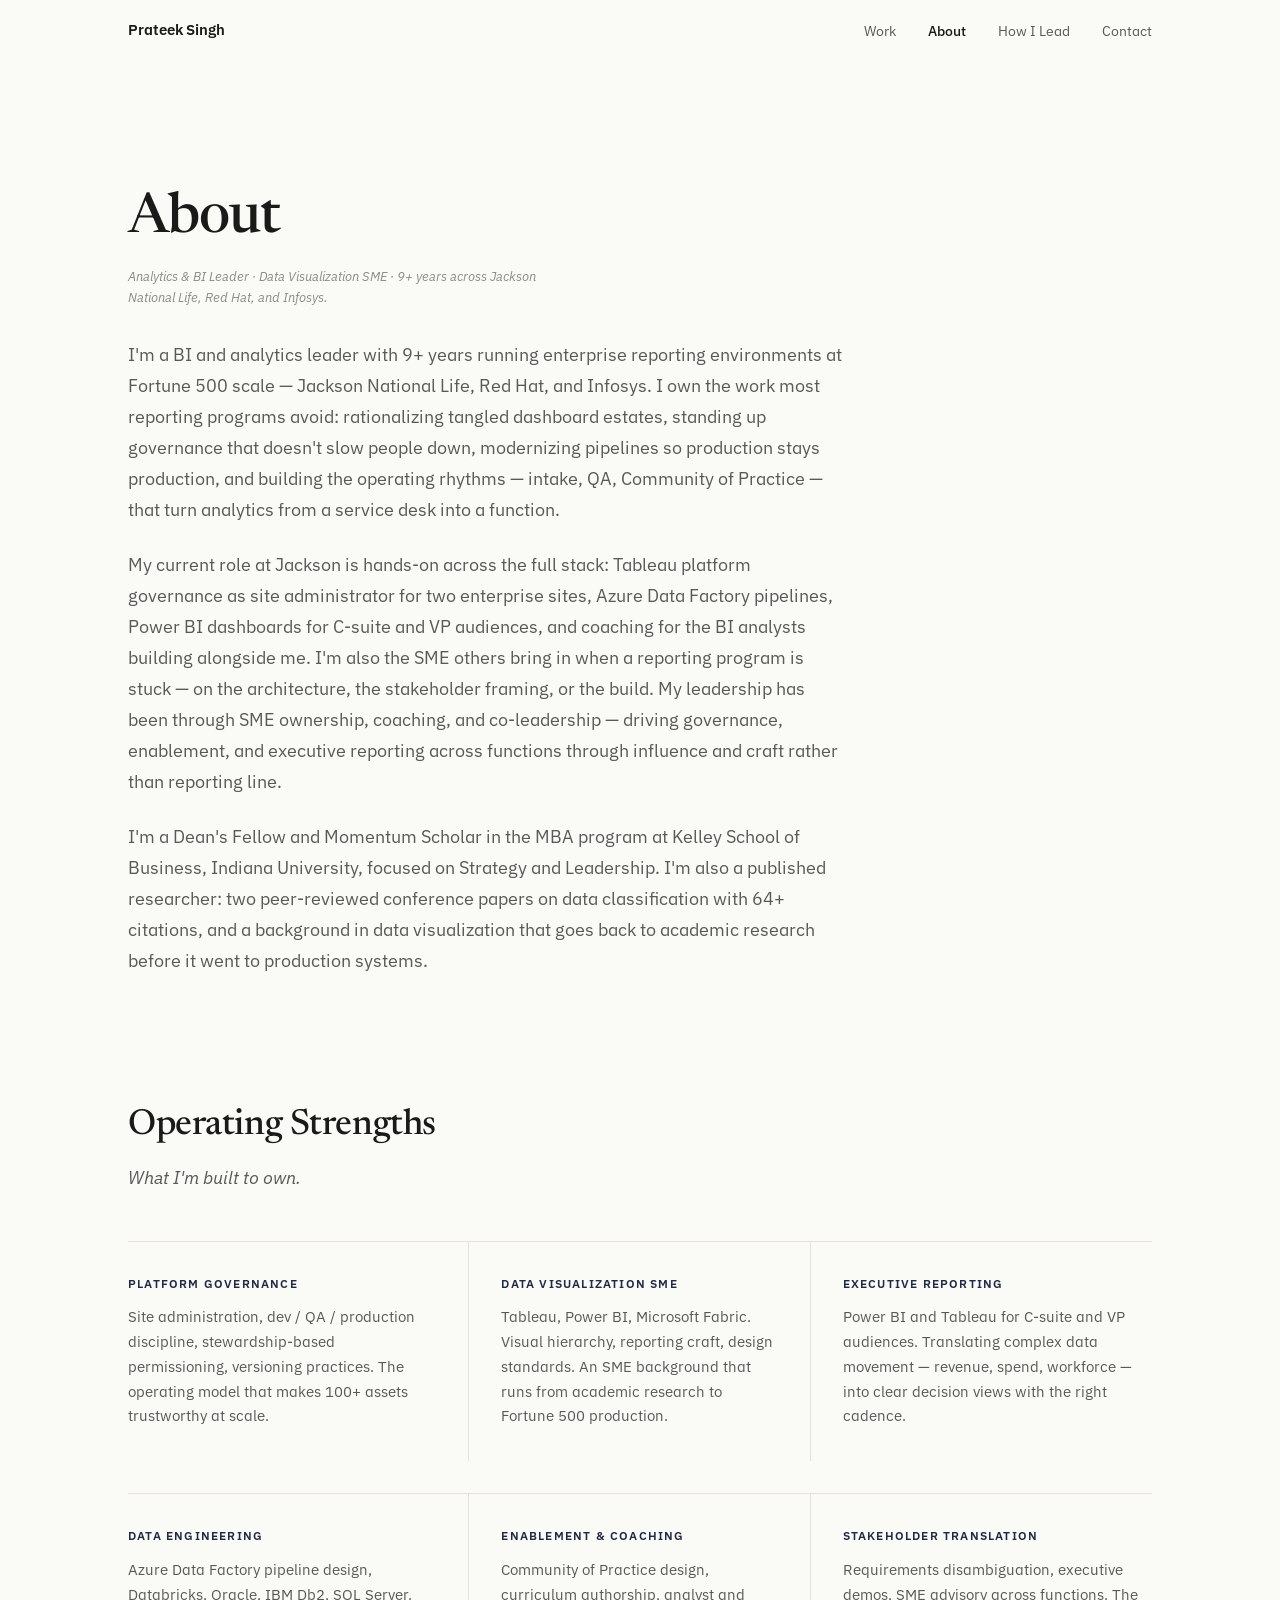
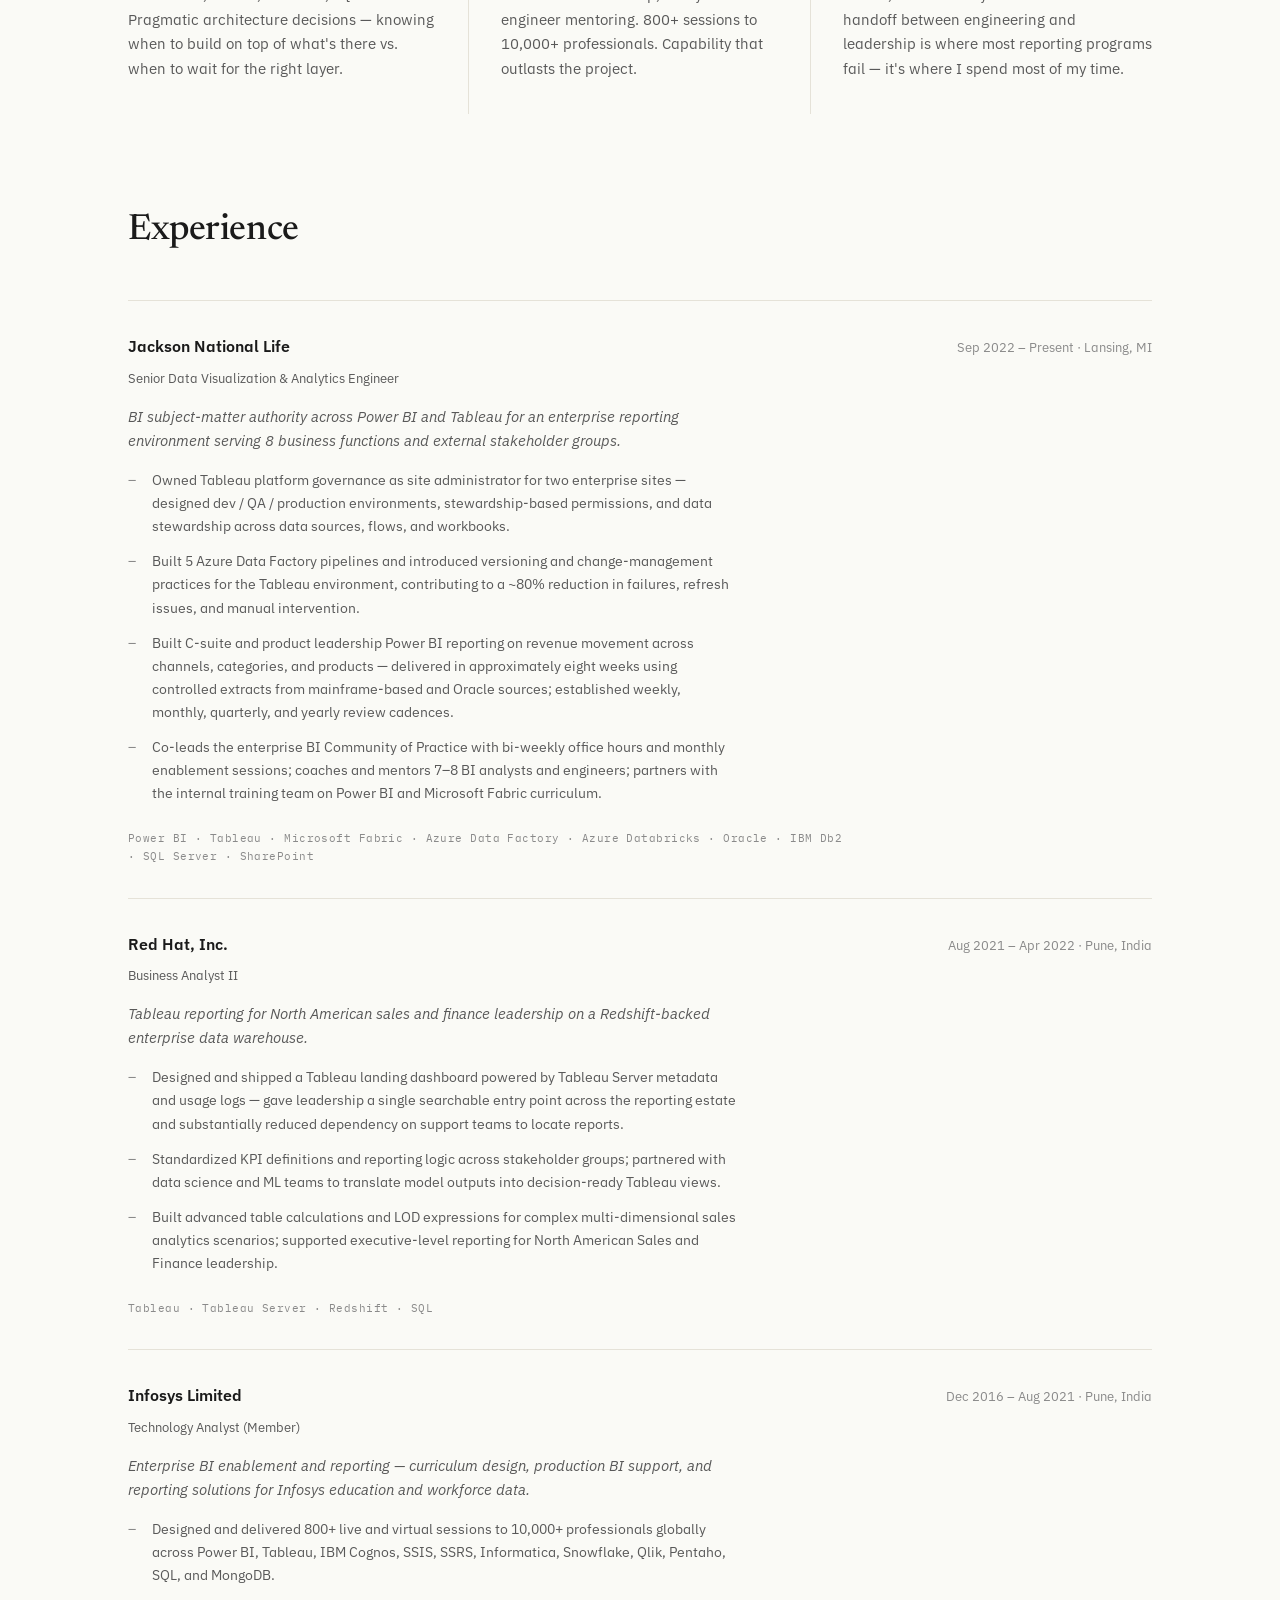
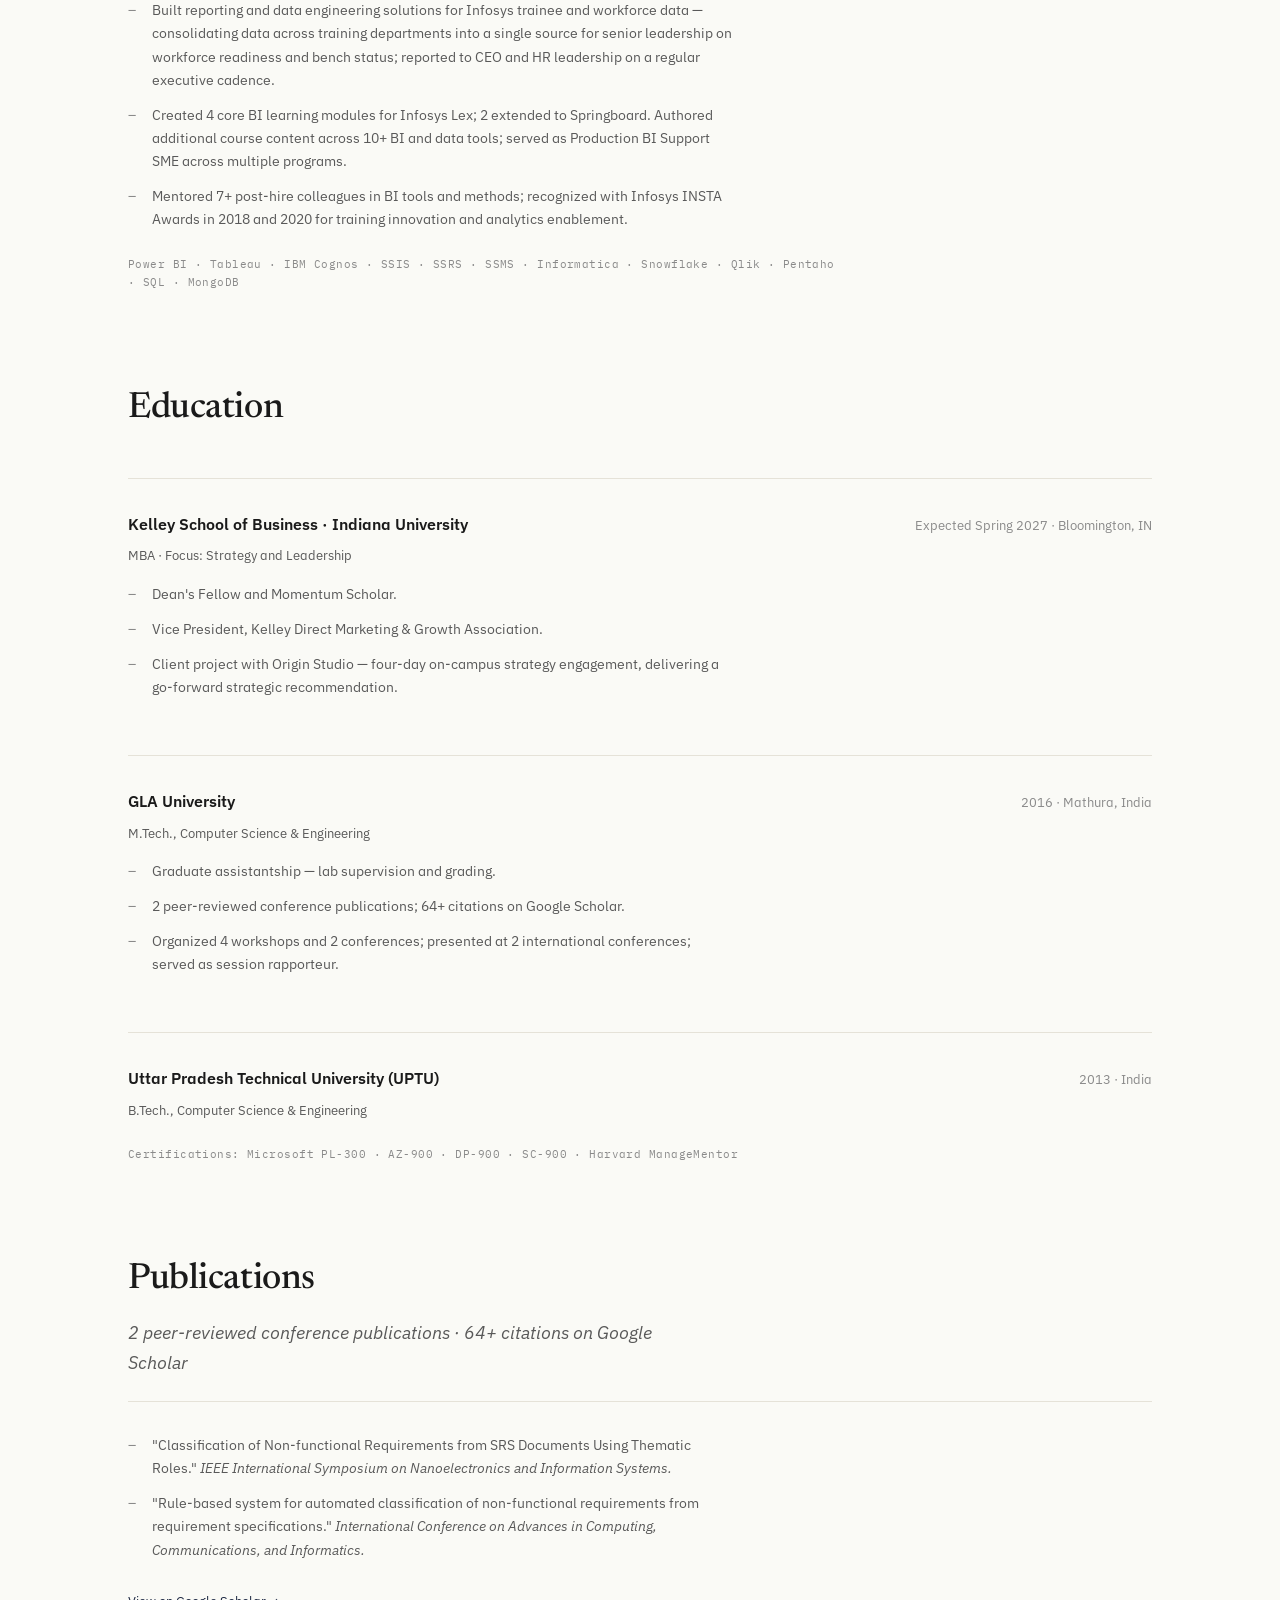
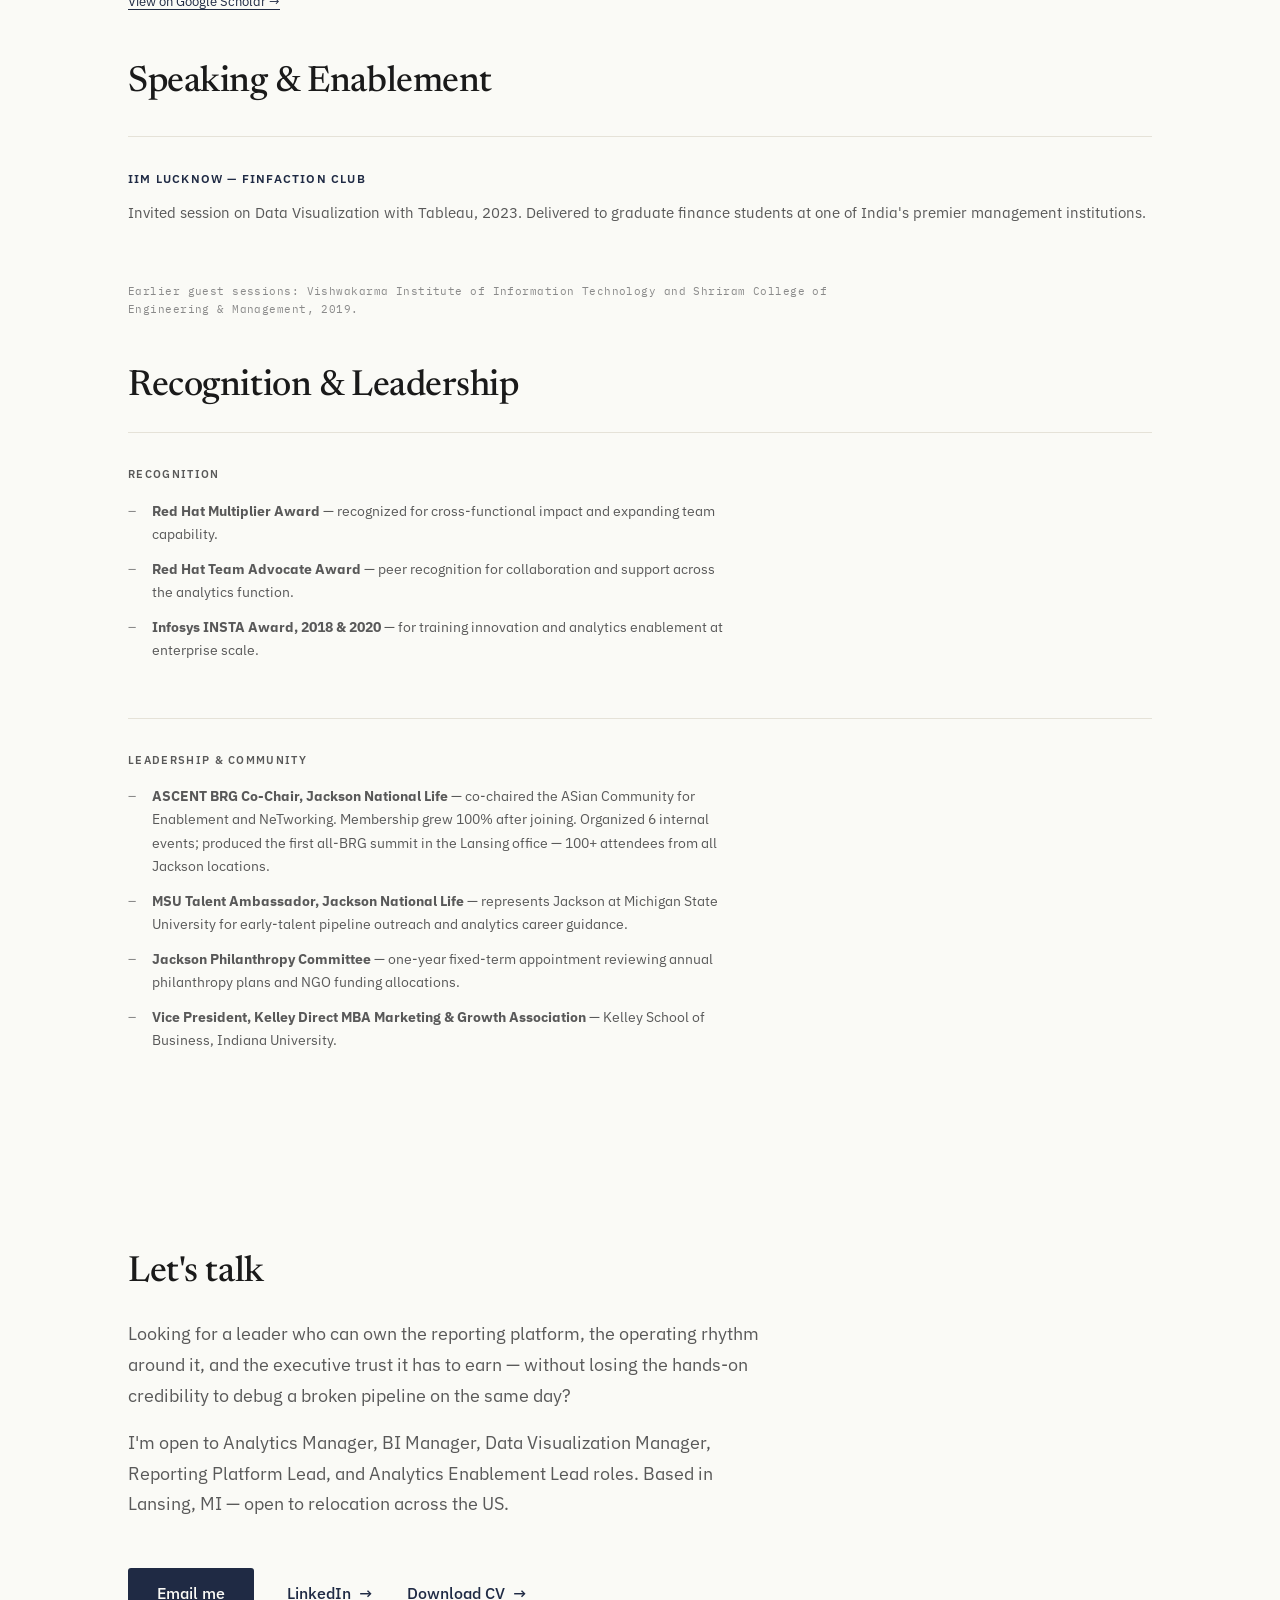
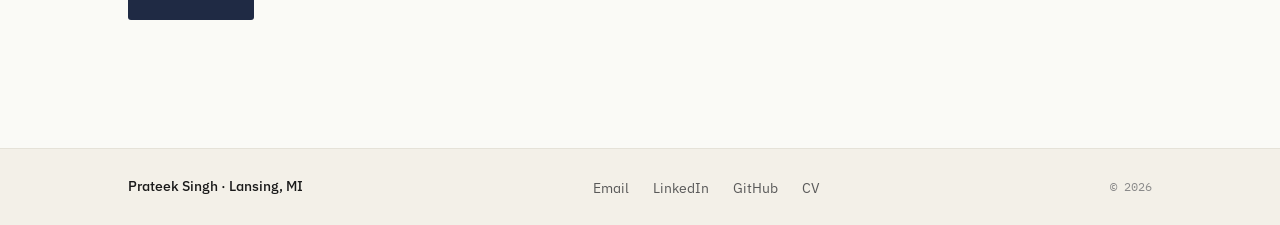
==== about/index.html @ f52dadfe "Add files via upload" ====
<!DOCTYPE html>
<html lang="en">
<head>
  <meta charset="UTF-8">
  <meta name="viewport" content="width=device-width, initial-scale=1.0">
  <title>About — Prateek Singh</title>
  <meta name="description" content="Analytics &amp; BI Leader with 9+ years running enterprise reporting environments at Fortune 500 scale. Platform governance, executive reporting, enablement, and the operating rhythms that make BI trustworthy.">

  <!-- Open Graph -->
  <meta property="og:title" content="About — Prateek Singh">
  <meta property="og:description" content="Analytics &amp; BI Leader. Jackson National Life, Red Hat, Infosys. Platform governance, executive reporting, enablement at scale.">
  <meta property="og:type" content="website">

  <!-- Fonts -->
  <link rel="preconnect" href="https://fonts.googleapis.com">
  <link rel="preconnect" href="https://fonts.gstatic.com" crossorigin>
  <link href="https://fonts.googleapis.com/css2?family=Newsreader:ital,opsz,wght@0,6..72,400;0,6..72,500;0,6..72,600;1,6..72,400&family=IBM+Plex+Sans:wght@400;500;600;700&family=IBM+Plex+Mono:wght@400;500&display=swap" rel="stylesheet">

  <!-- Styles -->
  <link rel="stylesheet" href="../styles/tokens.css">
  <link rel="stylesheet" href="../styles/base.css">
  <link rel="stylesheet" href="../styles/layout.css">
  <link rel="stylesheet" href="../styles/components.css">
</head>
<body>

  <a href="#main" class="skip-link">Skip to main content</a>

  <!-- ============================================================
       Navigation
       ============================================================ -->
  <header class="site-header">
    <nav class="site-nav" aria-label="Primary">
      <a href="../" class="wordmark">Prateek Singh</a>
      <ul class="nav-links">
        <li><a href="../work/">Work</a></li>
        <li><a href="./" aria-current="page" style="color:var(--ink);font-weight:500;">About</a></li>
        <li><a href="../#how-i-lead">How I Lead</a></li>
        <li><a href="../#contact">Contact</a></li>
      </ul>
      <button type="button" class="nav-toggle" aria-label="Open navigation menu">Menu</button>
    </nav>
  </header>

  <main id="main">

    <!-- ============================================================
         Hero / Intro
         ============================================================ -->
    <section class="section section--large" aria-labelledby="about-title">
      <div class="container">

        <h1 id="about-title">About</h1>
        <p class="openness" style="margin-top:var(--s-4);">Analytics &amp; BI Leader · Data Visualization SME · 9+ years across Jackson National Life, Red Hat, and Infosys.</p>

        <div class="about-body" style="margin-top:var(--s-6);max-width:68ch;">
          <p>I'm a BI and analytics leader with 9+ years running enterprise reporting environments at Fortune 500 scale — Jackson National Life, Red Hat, and Infosys. I own the work most reporting programs avoid: rationalizing tangled dashboard estates, standing up governance that doesn't slow people down, modernizing pipelines so production stays production, and building the operating rhythms — intake, QA, Community of Practice — that turn analytics from a service desk into a function.</p>

          <p style="margin-top:var(--s-5);">My current role at Jackson is hands-on across the full stack: Tableau platform governance as site administrator for two enterprise sites, Azure Data Factory pipelines, Power BI dashboards for C-suite and VP audiences, and coaching for the BI analysts building alongside me. I'm also the SME others bring in when a reporting program is stuck — on the architecture, the stakeholder framing, or the build. My leadership has been through SME ownership, coaching, and co-leadership — driving governance, enablement, and executive reporting across functions through influence and craft rather than reporting line.</p>

          <p style="margin-top:var(--s-5);">I'm a Dean's Fellow and Momentum Scholar in the MBA program at Kelley School of Business, Indiana University, focused on Strategy and Leadership. I'm also a published researcher: two peer-reviewed conference papers on data classification with 64+ citations, and a background in data visualization that goes back to academic research before it went to production systems.</p>
        </div>

      </div>
    </section>


    <!-- ============================================================
         Operating Strengths
         ============================================================ -->
    <section class="section" aria-labelledby="strengths-heading">
      <div class="container">

        <h2 id="strengths-heading">Operating Strengths</h2>
        <p class="section-intro">What I'm built to own.</p>

        <div class="enablement-grid" style="margin-top:var(--s-7);">

          <div class="enablement-item">
            <p class="enablement-company">Platform Governance</p>
            <p class="enablement-desc">Site administration, dev / QA / production discipline, stewardship-based permissioning, versioning practices. The operating model that makes 100+ assets trustworthy at scale.</p>
          </div>

          <div class="enablement-item">
            <p class="enablement-company">Data Visualization SME</p>
            <p class="enablement-desc">Tableau, Power BI, Microsoft Fabric. Visual hierarchy, reporting craft, design standards. An SME background that runs from academic research to Fortune 500 production.</p>
          </div>

          <div class="enablement-item">
            <p class="enablement-company">Executive Reporting</p>
            <p class="enablement-desc">Power BI and Tableau for C-suite and VP audiences. Translating complex data movement — revenue, spend, workforce — into clear decision views with the right cadence.</p>
          </div>

        </div>

        <div class="enablement-grid" style="margin-top:var(--s-6);">

          <div class="enablement-item">
            <p class="enablement-company">Data Engineering</p>
            <p class="enablement-desc">Azure Data Factory pipeline design, Databricks, Oracle, IBM Db2, SQL Server. Pragmatic architecture decisions — knowing when to build on top of what's there vs. when to wait for the right layer.</p>
          </div>

          <div class="enablement-item">
            <p class="enablement-company">Enablement &amp; Coaching</p>
            <p class="enablement-desc">Community of Practice design, curriculum authorship, analyst and engineer mentoring. 800+ sessions to 10,000+ professionals. Capability that outlasts the project.</p>
          </div>

          <div class="enablement-item">
            <p class="enablement-company">Stakeholder Translation</p>
            <p class="enablement-desc">Requirements disambiguation, executive demos, SME advisory across functions. The handoff between engineering and leadership is where most reporting programs fail — it's where I spend most of my time.</p>
          </div>

        </div>

      </div>
    </section>


    <!-- ============================================================
         Experience — Full Bullets
         ============================================================ -->
    <section class="section" aria-labelledby="exp-heading">
      <div class="container">

        <h2 id="exp-heading">Experience</h2>

        <div class="role-list">

          <!-- Jackson National Life -->
          <article class="role-block">
            <header class="role-header">
              <span class="role-company">Jackson National Life</span>
              <span class="role-meta">Sep 2022 – Present · Lansing, MI</span>
            </header>
            <p class="role-title">Senior Data Visualization &amp; Analytics Engineer</p>
            <p class="role-scope">BI subject-matter authority across Power BI and Tableau for an enterprise reporting environment serving 8 business functions and external stakeholder groups.</p>
            <ul class="role-bullets">
              <li>Owned Tableau platform governance as site administrator for two enterprise sites — designed dev / QA / production environments, stewardship-based permissions, and data stewardship across data sources, flows, and workbooks.</li>
              <li>Built 5 Azure Data Factory pipelines and introduced versioning and change-management practices for the Tableau environment, contributing to a ~80% reduction in failures, refresh issues, and manual intervention.</li>
              <li>Built C-suite and product leadership Power BI reporting on revenue movement across channels, categories, and products — delivered in approximately eight weeks using controlled extracts from mainframe-based and Oracle sources; established weekly, monthly, quarterly, and yearly review cadences.</li>
              <li>Co-leads the enterprise BI Community of Practice with bi-weekly office hours and monthly enablement sessions; coaches and mentors 7–8 BI analysts and engineers; partners with the internal training team on Power BI and Microsoft Fabric curriculum.</li>
            </ul>
            <p class="role-tech">Power BI · Tableau · Microsoft Fabric · Azure Data Factory · Azure Databricks · Oracle · IBM Db2 · SQL Server · SharePoint</p>
          </article>

          <!-- Red Hat, Inc. -->
          <article class="role-block">
            <header class="role-header">
              <span class="role-company">Red Hat, Inc.</span>
              <span class="role-meta">Aug 2021 – Apr 2022 · Pune, India</span>
            </header>
            <p class="role-title">Business Analyst II</p>
            <p class="role-scope">Tableau reporting for North American sales and finance leadership on a Redshift-backed enterprise data warehouse.</p>
            <ul class="role-bullets">
              <li>Designed and shipped a Tableau landing dashboard powered by Tableau Server metadata and usage logs — gave leadership a single searchable entry point across the reporting estate and substantially reduced dependency on support teams to locate reports.</li>
              <li>Standardized KPI definitions and reporting logic across stakeholder groups; partnered with data science and ML teams to translate model outputs into decision-ready Tableau views.</li>
              <li>Built advanced table calculations and LOD expressions for complex multi-dimensional sales analytics scenarios; supported executive-level reporting for North American Sales and Finance leadership.</li>
            </ul>
            <p class="role-tech">Tableau · Tableau Server · Redshift · SQL</p>
          </article>

          <!-- Infosys Limited -->
          <article class="role-block">
            <header class="role-header">
              <span class="role-company">Infosys Limited</span>
              <span class="role-meta">Dec 2016 – Aug 2021 · Pune, India</span>
            </header>
            <p class="role-title">Technology Analyst (Member)</p>
            <p class="role-scope">Enterprise BI enablement and reporting — curriculum design, production BI support, and reporting solutions for Infosys education and workforce data.</p>
            <ul class="role-bullets">
              <li>Designed and delivered 800+ live and virtual sessions to 10,000+ professionals globally across Power BI, Tableau, IBM Cognos, SSIS, SSRS, Informatica, Snowflake, Qlik, Pentaho, SQL, and MongoDB.</li>
              <li>Built reporting and data engineering solutions for Infosys trainee and workforce data — consolidating data across training departments into a single source for senior leadership on workforce readiness and bench status; reported to CEO and HR leadership on a regular executive cadence.</li>
              <li>Created 4 core BI learning modules for Infosys Lex; 2 extended to Springboard. Authored additional course content across 10+ BI and data tools; served as Production BI Support SME across multiple programs.</li>
              <li>Mentored 7+ post-hire colleagues in BI tools and methods; recognized with Infosys INSTA Awards in 2018 and 2020 for training innovation and analytics enablement.</li>
            </ul>
            <p class="role-tech">Power BI · Tableau · IBM Cognos · SSIS · SSRS · SSMS · Informatica · Snowflake · Qlik · Pentaho · SQL · MongoDB</p>
          </article>

        </div>
      </div>
    </section>


    <!-- ============================================================
         Education
         ============================================================ -->
    <section class="section" aria-labelledby="education-heading">
      <div class="container">

        <h2 id="education-heading">Education</h2>

        <div class="role-list">

          <article class="role-block">
            <header class="role-header">
              <span class="role-company">Kelley School of Business · Indiana University</span>
              <span class="role-meta">Expected Spring 2027 · Bloomington, IN</span>
            </header>
            <p class="role-title">MBA · Focus: Strategy and Leadership</p>
            <ul class="role-bullets">
              <li>Dean's Fellow and Momentum Scholar.</li>
              <li>Vice President, Kelley Direct Marketing &amp; Growth Association.</li>
              <li>Client project with Origin Studio — four-day on-campus strategy engagement, delivering a go-forward strategic recommendation.</li>
            </ul>
          </article>

          <article class="role-block">
            <header class="role-header">
              <span class="role-company">GLA University</span>
              <span class="role-meta">2016 · Mathura, India</span>
            </header>
            <p class="role-title">M.Tech., Computer Science &amp; Engineering</p>
            <ul class="role-bullets">
              <li>Graduate assistantship — lab supervision and grading.</li>
              <li>2 peer-reviewed conference publications; 64+ citations on Google Scholar.</li>
              <li>Organized 4 workshops and 2 conferences; presented at 2 international conferences; served as session rapporteur.</li>
            </ul>
          </article>

          <article class="role-block">
            <header class="role-header">
              <span class="role-company">Uttar Pradesh Technical University (UPTU)</span>
              <span class="role-meta">2013 · India</span>
            </header>
            <p class="role-title">B.Tech., Computer Science &amp; Engineering</p>
          </article>

        </div>

        <p class="role-tech" style="margin-top:var(--s-5);">Certifications: Microsoft PL-300 · AZ-900 · DP-900 · SC-900 · Harvard ManageMentor</p>

      </div>
    </section>


    <!-- ============================================================
         Publications
         ============================================================ -->
    <section class="section section--tight" id="publications" aria-labelledby="pubs-heading">
      <div class="container">

        <h2 id="pubs-heading">Publications</h2>
        <p class="section-intro" style="margin-top:var(--s-4);">2 peer-reviewed conference publications · 64+ citations on Google Scholar</p>

        <div class="role-list" style="margin-top:var(--s-5);">
          <div class="role-block">
            <ul class="role-bullets">
              <li>"Classification of Non-functional Requirements from SRS Documents Using Thematic Roles." <em>IEEE International Symposium on Nanoelectronics and Information Systems.</em></li>
              <li>"Rule-based system for automated classification of non-functional requirements from requirement specifications." <em>International Conference on Advances in Computing, Communications, and Informatics.</em></li>
            </ul>
            <p style="margin-top:var(--s-5);">
              <a href="https://scholar.google.com/citations?user=r84UYpMAAAAJ&hl=en" class="cred-link" target="_blank" rel="noopener">View on Google Scholar →</a>
            </p>
          </div>
        </div>

      </div>
    </section>


    <!-- ============================================================
         Speaking / Enablement
         ============================================================ -->
    <section class="section section--tight" aria-labelledby="speaking-heading">
      <div class="container">

        <h2 id="speaking-heading">Speaking &amp; Enablement</h2>

        <div class="enablement-grid" style="margin-top:var(--s-6);grid-template-columns:1fr;">

          <div class="enablement-item" style="border-right:none;">
            <p class="enablement-company">IIM Lucknow — FinFaction Club</p>
            <p class="enablement-desc">Invited session on Data Visualization with Tableau, 2023. Delivered to graduate finance students at one of India's premier management institutions.</p>
          </div>

        </div>

        <p class="role-tech" style="margin-top:var(--s-5);">Earlier guest sessions: Vishwakarma Institute of Information Technology and Shriram College of Engineering &amp; Management, 2019.</p>

      </div>
    </section>


    <!-- ============================================================
         Recognition
         ============================================================ -->
    <section class="section section--tight" aria-labelledby="recognition-heading">
      <div class="container">

        <h2 id="recognition-heading">Recognition &amp; Leadership</h2>

        <div class="role-list" style="margin-top:var(--s-5);">
          <div class="role-block">
            <p class="cred-heading">Recognition</p>
            <ul class="role-bullets">
              <li><strong>Red Hat Multiplier Award</strong> — recognized for cross-functional impact and expanding team capability.</li>
              <li><strong>Red Hat Team Advocate Award</strong> — peer recognition for collaboration and support across the analytics function.</li>
              <li><strong>Infosys INSTA Award, 2018 &amp; 2020</strong> — for training innovation and analytics enablement at enterprise scale.</li>
            </ul>
          </div>
          <div class="role-block">
            <p class="cred-heading">Leadership &amp; Community</p>
            <ul class="role-bullets">
              <li><strong>ASCENT BRG Co-Chair, Jackson National Life</strong> — co-chaired the ASian Community for Enablement and NeTworking. Membership grew 100% after joining. Organized 6 internal events; produced the first all-BRG summit in the Lansing office — 100+ attendees from all Jackson locations.</li>
              <li><strong>MSU Talent Ambassador, Jackson National Life</strong> — represents Jackson at Michigan State University for early-talent pipeline outreach and analytics career guidance.</li>
              <li><strong>Jackson Philanthropy Committee</strong> — one-year fixed-term appointment reviewing annual philanthropy plans and NGO funding allocations.</li>
              <li><strong>Vice President, Kelley Direct MBA Marketing &amp; Growth Association</strong> — Kelley School of Business, Indiana University.</li>
            </ul>
          </div>
        </div>

      </div>
    </section>


    <!-- ============================================================
         Contact CTA
         ============================================================ -->
    <section class="contact-band" id="contact" aria-labelledby="contact-heading">
      <div class="container">

        <h2 id="contact-heading">Let's talk</h2>
        <div class="contact-body">
          <p>Looking for a leader who can own the reporting platform, the operating rhythm around it, and the executive trust it has to earn — without losing the hands-on credibility to debug a broken pipeline on the same day?</p>
          <p>I'm open to Analytics Manager, BI Manager, Data Visualization Manager, Reporting Platform Lead, and Analytics Enablement Lead roles. Based in Lansing, MI — open to relocation across the US.</p>
        </div>

        <div class="cta-group" style="margin-top: var(--s-7);">
          <a href="mailto:prateek.singh22@outlook.com" class="btn btn-primary btn-lg">Email me</a>
          <a href="https://www.linkedin.com/in/prateeksingh22" target="_blank" rel="noopener noreferrer" class="btn btn-secondary btn-lg">LinkedIn <span class="arrow" aria-hidden="true">→</span></a>
          <a href="../cv/Prateek_Singh_Resume.pdf" class="btn btn-secondary btn-lg">Download CV <span class="arrow" aria-hidden="true">→</span></a>
        </div>

      </div>
    </section>

  </main>


  <!-- ============================================================
       Footer
       ============================================================ -->
  <footer class="site-footer">
    <div class="container site-footer-inner">
      <span class="footer-identity">Prateek Singh · Lansing, MI</span>
      <ul class="footer-links">
        <li><a href="mailto:prateek.singh22@outlook.com">Email</a></li>
        <li><a href="https://www.linkedin.com/in/prateeksingh22" target="_blank" rel="noopener noreferrer">LinkedIn</a></li>
        <li><a href="https://github.com/prateeks-viz" target="_blank" rel="noopener noreferrer">GitHub</a></li>
        <li><a href="../cv/Prateek_Singh_Resume.pdf">CV</a></li>
      </ul>
      <span class="footer-year">© 2026</span>
    </div>
  </footer>


  <script src="../js/nav.js" defer></script>
</body>
</html>
---- styles/tokens.css ----
/* ============================================================
   Design Tokens · Prateek Singh portfolio
   The system in code. Reference these variables everywhere.
   Do not redefine values inline.
   ============================================================ */

:root {

  /* Color */
  --paper:         #FAFAF6;
  --paper-elev:    #FFFFFF;
  --paper-warm:    #F3F0E8;
  --ink:           #1A1A1A;
  --ink-muted:     #595959;
  --ink-faint:     #8A8A8A;
  --accent:        #1F2A44;
  --accent-hover:  #14182A;
  --rule:          #E5E2D8;
  --rule-strong:   #C5C2B8;

  /* Semantic visualization palette — restrained, professional */
  /* Use only as controlled cues: card accents, SVG strokes, metric markers */
  --viz-blue:        #2F5D8C;   /* platform / governance          */
  --viz-teal:        #2A8C82;   /* data / flow / reporting        */
  --viz-amber:       #C58A2A;   /* decision / insight / review    */
  --viz-plum:        #6F5A8C;   /* enablement / people            */
  --viz-green:       #5F7F4F;   /* improvement / maturity         */
  --viz-blue-soft:   #EEF3F8;
  --viz-teal-soft:   #EEF5F4;
  --viz-amber-soft:  #FAF4E8;
  --viz-plum-soft:   #F3F0F8;
  --viz-green-soft:  #EFF3EC;

  /* Type families */
  --serif: 'Newsreader', Georgia, 'Times New Roman', serif;
  --sans:  'IBM Plex Sans', system-ui, -apple-system, sans-serif;
  --mono:  'IBM Plex Mono', ui-monospace, monospace;

  /* Spacing (8px base) */
  --s-1:   4px;
  --s-2:   8px;
  --s-3:  12px;
  --s-4:  16px;
  --s-5:  24px;
  --s-6:  32px;
  --s-7:  48px;
  --s-8:  64px;
  --s-9:  96px;
  --s-10: 128px;

  /* Radius */
  --r-sm: 3px;
  --r-md: 6px;
  --r-lg: 10px;

  /* Shadow — used sparingly */
  --shadow-1: 0 1px 2px rgba(26, 26, 26, 0.04);
  --shadow-2: 0 2px 8px rgba(26, 26, 26, 0.06);

  /* Motion */
  --ease-soft: cubic-bezier(0.22, 1, 0.36, 1);
  --t-fast: 120ms;
  --t-base: 180ms;
  --t-slow: 280ms;

  /* Layout */
  --max-prose: 720px;
  --max-page:  1120px;

}
---- styles/base.css ----
/* ============================================================
   base.css — reset, typography, body, accessibility utilities
   ============================================================ */

/* ----- Reset ----- */
*,
*::before,
*::after { box-sizing: border-box; }

html {
  -moz-text-size-adjust: 100%;
  -webkit-text-size-adjust: 100%;
  text-size-adjust: 100%;
  scroll-behavior: smooth;
}

body {
  margin: 0;
  min-height: 100vh;
}

img, svg, video {
  display: block;
  max-width: 100%;
}

button {
  font: inherit;
  cursor: pointer;
}

ul, ol { padding: 0; }

h1, h2, h3, h4, p, ul, ol, blockquote, figure { margin: 0; }

/* ----- Reduced motion ----- */
@media (prefers-reduced-motion: reduce) {
  html { scroll-behavior: auto; }
  *,
  *::before,
  *::after {
    animation-duration: 0.01ms !important;
    animation-iteration-count: 1 !important;
    transition-duration: 0.01ms !important;
    scroll-behavior: auto !important;
  }
}

/* ----- Body ----- */
html,
body {
  background: var(--paper);
  color: var(--ink);
  font-family: var(--sans);
  font-size: 17px;
  line-height: 1.65;
  font-feature-settings: 'ss01', 'cv02';
  -webkit-font-smoothing: antialiased;
  -moz-osx-font-smoothing: grayscale;
  text-rendering: optimizeLegibility;
}

/* ----- Headings ----- */
h1, h2, h3, h4 {
  font-family: var(--serif);
  font-weight: 500;
  color: var(--ink);
  letter-spacing: -0.01em;
}

h1 {
  font-size: clamp(36px, 5.5vw, 56px);
  line-height: 1.08;
  letter-spacing: -0.018em;
}

h2 {
  font-size: clamp(26px, 3.8vw, 36px);
  line-height: 1.18;
  letter-spacing: -0.012em;
}

h3 {
  font-family: var(--sans);
  font-size: clamp(19px, 2.4vw, 24px);
  font-weight: 600;
  line-height: 1.3;
  letter-spacing: -0.005em;
}

h4 {
  font-family: var(--sans);
  font-size: 17px;
  font-weight: 600;
  line-height: 1.4;
}

/* ----- Body text ----- */
p { max-width: var(--max-prose); }

a {
  color: var(--accent);
  text-decoration: underline;
  text-underline-offset: 3px;
  text-decoration-thickness: 1px;
  transition: color var(--t-base) var(--ease-soft);
}

a:hover { color: var(--accent-hover); }

::selection {
  background: var(--accent);
  color: var(--paper);
}

/* ----- Focus ----- */
:focus { outline: none; }

:focus-visible {
  outline: 2px solid var(--accent);
  outline-offset: 3px;
  border-radius: var(--r-sm);
}

/* ----- Utilities ----- */
.sr-only {
  position: absolute;
  width: 1px;
  height: 1px;
  padding: 0;
  margin: -1px;
  overflow: hidden;
  clip: rect(0, 0, 0, 0);
  white-space: nowrap;
  border: 0;
}

.skip-link {
  position: absolute;
  left: -9999px;
  top: 0;
  padding: var(--s-3) var(--s-5);
  background: var(--accent);
  color: var(--paper);
  text-decoration: none;
  z-index: 1000;
  border-radius: 0 0 var(--r-sm) 0;
}

.skip-link:focus,
.skip-link:focus-visible {
  left: 0;
  top: 0;
  outline: none;
}
---- styles/layout.css ----
/* ============================================================
   layout.css — page width, section spacing, grids, breakpoints
   ============================================================ */

/* ----- Container ----- */
.container {
  width: 100%;
  max-width: var(--max-page);
  margin: 0 auto;
  padding: 0 var(--s-7);
}

@media (max-width: 720px) {
  .container { padding: 0 var(--s-5); }
}

/* ----- Section spacing ----- */
.section { padding: var(--s-9) 0; }
.section--tight { padding: var(--s-7) 0; }
.section--large { padding: var(--s-10) 0; }

@media (max-width: 720px) {
  .section { padding: var(--s-7) 0; }
  .section--tight { padding: var(--s-6) 0; }
  .section--large { padding: var(--s-8) 0; }
}

/* Spacing between adjacent sections — collapse so the design's
   rhythm isn't disrupted by double padding. */
.section + .section { padding-top: 0; }

/* ----- Hero block layout ----- */
.hero {
  padding-top: var(--s-8);
  padding-bottom: var(--s-8);
}

@media (max-width: 720px) {
  .hero {
    padding-top: var(--s-6);
    padding-bottom: var(--s-6);
  }
}

/* ----- Metrics grid: 4 → 2 → 1 ----- */
.metric-grid {
  display: grid;
  grid-template-columns: repeat(4, 1fr);
  border-top: 1px solid var(--rule);
  border-bottom: 1px solid var(--rule);
}

@media (max-width: 1024px) {
  .metric-grid { grid-template-columns: repeat(2, 1fr); }
}

@media (max-width: 540px) {
  .metric-grid { grid-template-columns: 1fr; }
}

/* ----- Card grid: 2 → 1 ----- */
.card-grid {
  display: grid;
  grid-template-columns: repeat(2, 1fr);
  gap: var(--s-5);
}

@media (max-width: 900px) {
  .card-grid { grid-template-columns: 1fr; }
}
---- styles/components.css ----
/* ============================================================
   components.css — Phase 1 components
   Header/Nav · Button · Hero · Metric · WorkIntro · CaseCard · CategoryBadge
   ============================================================ */

/* ============================================================
   Site header / Navigation
   ============================================================ */
.site-header {
  position: sticky;
  top: 0;
  background: var(--paper);
  z-index: 50;
  border-bottom: 1px solid transparent;
  transition: border-color var(--t-base) var(--ease-soft);
}

.site-header.is-scrolled {
  border-bottom-color: var(--rule);
}

.site-nav {
  display: flex;
  align-items: center;
  justify-content: space-between;
  max-width: var(--max-page);
  margin: 0 auto;
  padding: var(--s-4) var(--s-7);
  gap: var(--s-5);
}

@media (max-width: 720px) {
  .site-nav { padding: var(--s-4) var(--s-5); }
}

.wordmark {
  font-family: var(--sans);
  font-weight: 600;
  font-size: 15px;
  color: var(--ink);
  text-decoration: none;
  letter-spacing: -0.005em;
  white-space: nowrap;
}

.wordmark:hover { color: var(--ink); }

.nav-links {
  display: flex;
  gap: var(--s-6);
  list-style: none;
  margin: 0;
}

.nav-links a {
  font-family: var(--sans);
  font-size: 14px;
  font-weight: 400;
  color: var(--ink-muted);
  text-decoration: none;
  transition: color var(--t-fast) var(--ease-soft);
}

.nav-links a:hover,
.nav-links a:focus-visible {
  color: var(--accent);
}

.nav-toggle {
  display: none;
  background: transparent;
  border: 1px solid var(--rule);
  border-radius: var(--r-sm);
  padding: 8px 12px;
  font-family: var(--sans);
  font-size: 13px;
  font-weight: 500;
  color: var(--ink);
  transition: border-color var(--t-base) var(--ease-soft);
}

.nav-toggle:hover { border-color: var(--rule-strong); }

@media (max-width: 720px) {
  .nav-toggle { display: inline-flex; align-items: center; gap: var(--s-2); }

  .nav-links {
    display: none;
    position: absolute;
    top: 100%;
    left: 0;
    right: 0;
    background: var(--paper);
    border-bottom: 1px solid var(--rule);
    flex-direction: column;
    gap: 0;
    padding: var(--s-3) var(--s-5) var(--s-5);
  }

  .nav-links.is-open { display: flex; }

  .nav-links li { width: 100%; }

  .nav-links a {
    display: block;
    padding: var(--s-3) 0;
    font-size: 16px;
    border-bottom: 1px solid var(--rule);
  }

  .nav-links li:last-child a { border-bottom: none; }
}

/* ============================================================
   Button
   ============================================================ */
.btn {
  display: inline-flex;
  align-items: center;
  gap: var(--s-2);
  font-family: var(--sans);
  font-size: 15px;
  font-weight: 500;
  padding: 12px 22px;
  border-radius: var(--r-sm);
  border: 1px solid transparent;
  text-decoration: none;
  line-height: 1.2;
  cursor: pointer;
  transition: background var(--t-base) var(--ease-soft),
              color var(--t-base) var(--ease-soft),
              border-color var(--t-base) var(--ease-soft);
  white-space: nowrap;
}

.btn-primary {
  background: var(--accent);
  color: var(--paper);
}

.btn-primary:hover,
.btn-primary:focus-visible {
  background: var(--accent-hover);
  color: var(--paper);
}

.btn-secondary {
  background: transparent;
  color: var(--accent);
  padding-left: 0;
  padding-right: 0;
}

.btn-secondary:hover,
.btn-secondary:focus-visible {
  color: var(--accent-hover);
}

.btn .arrow {
  display: inline-block;
  transition: transform var(--t-base) var(--ease-soft);
}

.btn-secondary:hover .arrow,
.btn-secondary:focus-visible .arrow {
  transform: translateX(3px);
}

.btn-lg {
  padding: 15px 28px;
  font-size: 16px;
}

.btn-lg.btn-secondary {
  padding: 15px 0;
}

/* ============================================================
   Hero
   ============================================================ */
.hero-title {
  max-width: 18ch;
}

.hero-lead {
  font-family: var(--sans);
  font-size: clamp(17px, 1.8vw, 20px);
  line-height: 1.6;
  color: var(--ink-muted);
  margin-top: var(--s-5);
  max-width: 58ch;
}

.cta-group {
  display: flex;
  gap: var(--s-6);
  align-items: center;
  margin-top: var(--s-6);
  flex-wrap: wrap;
}

.openness {
  font-family: var(--sans);
  font-size: 13px;
  font-style: italic;
  color: var(--ink-faint);
  margin-top: var(--s-5);
  max-width: 56ch;
}

/* ============================================================
   Metric
   ============================================================ */
.metric {
  padding: var(--s-7) var(--s-6);
  border-right: 1px solid var(--rule);
  display: flex;
  flex-direction: column;
}

.metric:last-child { border-right: none; }

.metric .anchor {
  font-family: var(--serif);
  font-size: clamp(26px, 3vw, 32px);
  font-weight: 500;
  line-height: 1.1;
  letter-spacing: -0.015em;
  color: var(--ink);
  margin: 0;
}

.metric .body {
  font-family: var(--sans);
  font-size: 14px;
  line-height: 1.55;
  color: var(--ink);
  margin: var(--s-3) 0 var(--s-4);
  flex: 1;
}

.metric .source {
  font-family: var(--mono);
  font-size: 11px;
  color: var(--ink-faint);
  letter-spacing: 0.02em;
  line-height: 1.5;
  margin: 0;
  text-transform: none;
}

/* Tablet: 2x2 grid — restore border between top row's right edge and bottom-row separators */
@media (max-width: 1024px) {
  .metric { padding: var(--s-6) var(--s-5); }
  .metric:nth-child(2) { border-right: none; }
  .metric:nth-child(1),
  .metric:nth-child(2) { border-bottom: 1px solid var(--rule); }
}

/* Mobile: single column */
@media (max-width: 540px) {
  .metric {
    border-right: none;
    border-bottom: 1px solid var(--rule);
    padding: var(--s-5) 0;
  }
  .metric:last-child { border-bottom: none; }
}

/* ============================================================
   Work section intro
   ============================================================ */
.work-intro {
  font-family: var(--sans);
  font-size: clamp(17px, 1.8vw, 20px);
  line-height: 1.6;
  color: var(--ink-muted);
  margin-top: var(--s-5);
  margin-bottom: var(--s-8);
  max-width: 64ch;
}

@media (max-width: 720px) {
  .work-intro { margin-bottom: var(--s-7); }
}

/* ============================================================
   Case Card
   ============================================================ */
.case-card {
  background: var(--paper);
  border: 1px solid var(--rule);
  border-radius: var(--r-md);
  display: flex;
  flex-direction: column;
  overflow: hidden;
  transition: border-color var(--t-base) var(--ease-soft);
}

.case-card:hover,
.case-card:focus-within {
  border-color: var(--rule-strong);
}

.case-card .card-visual {
  background: var(--paper-warm);
  border-bottom: 1px solid var(--rule);
  padding: var(--s-5) var(--s-6);
  display: flex;
  align-items: center;
  justify-content: center;
  min-height: 130px;
}

.case-card .card-visual svg {
  width: 100%;
  max-width: 280px;
  height: auto;
  display: block;
}

.case-card .card-body {
  padding: var(--s-6);
  display: flex;
  flex-direction: column;
  flex: 1;
}

.case-card .case-title {
  font-family: var(--serif);
  font-size: clamp(20px, 2.2vw, 24px);
  font-weight: 500;
  line-height: 1.25;
  letter-spacing: -0.005em;
  color: var(--ink);
  margin: var(--s-4) 0 var(--s-3);
}

.case-card .summary {
  font-family: var(--sans);
  font-size: 15px;
  line-height: 1.6;
  color: var(--ink-muted);
  margin: 0 0 var(--s-5);
  flex: 1;
  max-width: none;
}

.case-card .tags {
  list-style: none;
  display: flex;
  flex-wrap: wrap;
  gap: 0;
  font-family: var(--mono);
  font-size: 11px;
  color: var(--ink-faint);
  text-transform: uppercase;
  letter-spacing: 0.05em;
  margin: 0 0 var(--s-5);
  padding: 0;
}

.case-card .tag + .tag::before {
  content: "·";
  margin: 0 var(--s-3);
  color: var(--ink-faint);
}

.case-card .case-cta {
  font-family: var(--sans);
  font-size: 14px;
  font-weight: 500;
  color: var(--accent);
  text-decoration: none;
  display: inline-flex;
  align-items: center;
  gap: var(--s-2);
  align-self: flex-start;
  transition: color var(--t-base) var(--ease-soft);
}

.case-card .case-cta:hover,
.case-card .case-cta:focus-visible {
  color: var(--accent-hover);
}

.case-card .case-cta .arrow {
  display: inline-block;
  transition: transform var(--t-base) var(--ease-soft);
}

.case-card:hover .case-cta .arrow,
.case-card .case-cta:hover .arrow,
.case-card .case-cta:focus-visible .arrow {
  transform: translateX(3px);
}

@media (max-width: 720px) {
  .case-card .card-visual { min-height: 110px; padding: var(--s-4) var(--s-5); }
  .case-card .card-body { padding: var(--s-5); }
}

/* ============================================================
   CategoryBadge — typographic, not a colored chip
   ============================================================ */
.category-badge {
  display: inline-flex;
  align-items: center;
  font-family: var(--sans);
  font-size: 11px;
  font-weight: 600;
  text-transform: uppercase;
  letter-spacing: 0.12em;
  color: var(--ink-muted);
  line-height: 1.4;
}

.category-badge .dot {
  display: inline-block;
  width: 6px;
  height: 6px;
  background: var(--accent);
  border-radius: 50%;
  margin-right: var(--s-3);
  flex-shrink: 0;
}

/* ============================================================
   Viz palette — case card accent bars, dot variants, metric markers
   Applied as modifier classes. No layout impact.
   ============================================================ */

/* Top accent bar: 3px semantic stroke on card top edge */
.case-card--blue  { border-top: 3px solid var(--viz-blue); }
.case-card--teal  { border-top: 3px solid var(--viz-teal); }
.case-card--amber { border-top: 3px solid var(--viz-amber); }
.case-card--plum  { border-top: 3px solid var(--viz-plum); }
.case-card--green { border-top: 3px solid var(--viz-green); }

/* Category badge dot color variants */
.dot--blue  { background: var(--viz-blue); }
.dot--teal  { background: var(--viz-teal); }
.dot--amber { background: var(--viz-amber); }
.dot--plum  { background: var(--viz-plum); }
.dot--green { background: var(--viz-green); }

/* Metric anchor number: subtle semantic tint on the large stat */
.metric--green .anchor { color: var(--viz-green); }
.metric--blue  .anchor { color: var(--viz-blue); }
.metric--teal  .anchor { color: var(--viz-teal); }
.metric--plum  .anchor { color: var(--viz-plum); }


/* ============================================================
   PHASE 2 — New components
   ============================================================ */

/* Italic intro line used under section headings */
.section-intro {
  font-family: var(--sans);
  font-size: 18px;
  font-style: italic;
  color: var(--ink-muted);
  margin-top: var(--s-4);
  max-width: 52ch;
}

/* ============================================================
   How I Lead — Principle Grid
   ============================================================ */
.principle-grid {
  display: grid;
  grid-template-columns: repeat(2, 1fr);
  gap: var(--s-9) var(--s-8);
  margin-top: var(--s-7);
}

.principle-num {
  font-family: var(--mono);
  font-size: 12px;
  color: var(--accent);
  letter-spacing: 0.08em;
  display: block;
  margin-bottom: var(--s-4);
}

.principle-title {
  font-family: var(--sans);
  font-size: 19px;
  font-weight: 600;
  line-height: 1.35;
  letter-spacing: -0.005em;
  color: var(--ink);
  margin: 0 0 var(--s-4);
}

.principle-body {
  font-family: var(--sans);
  font-size: 15px;
  line-height: 1.72;
  color: var(--ink-muted);
  max-width: 44ch;
}

@media (max-width: 720px) {
  .principle-grid { grid-template-columns: 1fr; gap: var(--s-7); }
  .principle-body { max-width: none; }
}

/* ============================================================
   About preview
   ============================================================ */
.about-preview {
  border-top: 1px solid var(--rule);
  border-bottom: 1px solid var(--rule);
}

.about-body {
  font-family: var(--sans);
  font-size: clamp(16px, 1.7vw, 18px);
  line-height: 1.72;
  color: var(--ink-muted);
  margin-top: var(--s-5);
  max-width: 64ch;
}

/* ============================================================
   Enablement at Scale
   ============================================================ */
.enablement-intro {
  font-family: var(--sans);
  font-size: clamp(16px, 1.7vw, 18px);
  line-height: 1.65;
  color: var(--ink-muted);
  margin-top: var(--s-5);
  max-width: 64ch;
}

.enablement-grid {
  display: grid;
  grid-template-columns: repeat(3, 1fr);
  border-top: 1px solid var(--rule);
  margin-top: var(--s-7);
}

.enablement-item {
  padding: var(--s-6) var(--s-6) var(--s-6) 0;
  border-right: 1px solid var(--rule);
}

.enablement-item:last-child {
  border-right: none;
  padding-right: 0;
}

.enablement-item:not(:first-child) {
  padding-left: var(--s-6);
}

.enablement-company {
  font-family: var(--sans);
  font-size: 12px;
  font-weight: 600;
  text-transform: uppercase;
  letter-spacing: 0.1em;
  color: var(--accent);
  margin: 0 0 var(--s-3);
}

.enablement-desc {
  font-family: var(--sans);
  font-size: 15px;
  line-height: 1.65;
  color: var(--ink-muted);
  max-width: none;
}

@media (max-width: 900px) {
  .enablement-grid { grid-template-columns: 1fr; }
  .enablement-item {
    border-right: none;
    border-bottom: 1px solid var(--rule);
    padding: var(--s-6) 0;
  }
  .enablement-item:last-child { border-bottom: none; }
  .enablement-item:not(:first-child) { padding-left: 0; }
}

/* ============================================================
   Experience — Role blocks
   ============================================================ */
.role-list {
  margin-top: var(--s-7);
}

.role-block {
  border-top: 1px solid var(--rule);
  padding: var(--s-6) 0;
}

.role-block:last-child { padding-bottom: 0; }

.role-header {
  display: flex;
  justify-content: space-between;
  align-items: baseline;
  flex-wrap: wrap;
  gap: var(--s-2) var(--s-5);
  margin-bottom: var(--s-2);
}

.role-company {
  font-family: var(--sans);
  font-size: 16px;
  font-weight: 600;
  color: var(--ink);
}

.role-meta {
  font-family: var(--sans);
  font-size: 13px;
  color: var(--ink-faint);
  white-space: nowrap;
}

.role-title {
  font-family: var(--sans);
  font-size: 13px;
  color: var(--ink-muted);
  margin: 0 0 var(--s-4);
}

.role-scope {
  font-family: var(--sans);
  font-size: 15px;
  font-style: italic;
  line-height: 1.6;
  color: var(--ink-muted);
  margin: 0 0 var(--s-4);
  max-width: 66ch;
}

.role-bullets {
  list-style: none;
  padding: 0;
  margin: 0 0 var(--s-5);
  display: flex;
  flex-direction: column;
  gap: var(--s-3);
}

.role-bullets li {
  font-family: var(--sans);
  font-size: 14px;
  line-height: 1.65;
  color: var(--ink-muted);
  padding-left: var(--s-5);
  position: relative;
  max-width: 76ch;
}

.role-bullets li::before {
  content: "–";
  position: absolute;
  left: 0;
  color: var(--ink-faint);
}

.role-tech {
  font-family: var(--mono);
  font-size: 11px;
  color: var(--ink-faint);
  letter-spacing: 0.04em;
  line-height: 1.65;
}

/* ============================================================
   Credentials band
   ============================================================ */
.credentials-band {
  background: var(--paper-warm);
  border-top: 1px solid var(--rule);
  border-bottom: 1px solid var(--rule);
  padding: var(--s-8) 0;
}

.credentials-grid {
  display: grid;
  grid-template-columns: repeat(4, 1fr);
  gap: var(--s-7);
  align-items: start;
}

.cred-heading {
  font-family: var(--sans);
  font-size: 11px;
  font-weight: 600;
  text-transform: uppercase;
  letter-spacing: 0.12em;
  color: var(--ink-muted);
  margin: 0 0 var(--s-4);
}

.cred-item {
  font-family: var(--sans);
  font-size: 13px;
  line-height: 1.6;
  color: var(--ink-muted);
  max-width: none;
  margin: 0 0 var(--s-3);
}

.cred-item strong { color: var(--ink); font-weight: 600; }

.cred-detail {
  font-size: 12px;
  color: var(--ink-faint);
  display: block;
}

.cred-link {
  font-family: var(--sans);
  font-size: 13px;
  color: var(--accent);
  text-decoration: underline;
  text-underline-offset: 3px;
  text-decoration-thickness: 1px;
  transition: color var(--t-fast) var(--ease-soft);
}

.cred-link:hover { color: var(--accent-hover); }

@media (max-width: 900px) {
  .credentials-grid { grid-template-columns: repeat(2, 1fr); gap: var(--s-6); }
}

@media (max-width: 480px) {
  .credentials-grid { grid-template-columns: 1fr; }
}

/* ============================================================
   Contact band
   ============================================================ */
.contact-band {
  padding-top: var(--s-10);
  padding-bottom: var(--s-10);
}

.contact-body {
  margin-top: var(--s-5);
}

.contact-body p {
  font-family: var(--sans);
  font-size: clamp(16px, 1.7vw, 18px);
  line-height: 1.72;
  color: var(--ink-muted);
  max-width: 58ch;
}

.contact-body p + p { margin-top: var(--s-4); }

/* ============================================================
   Site footer
   ============================================================ */
.site-footer {
  background: var(--paper-warm);
  border-top: 1px solid var(--rule);
}

.site-footer-inner {
  display: flex;
  justify-content: space-between;
  align-items: center;
  flex-wrap: wrap;
  gap: var(--s-4) var(--s-6);
  padding-top: var(--s-5);
  padding-bottom: var(--s-5);
}

.footer-identity {
  font-family: var(--sans);
  font-size: 14px;
  font-weight: 500;
  color: var(--ink);
}

.footer-links {
  display: flex;
  gap: var(--s-5);
  list-style: none;
  margin: 0;
  padding: 0;
  flex-wrap: wrap;
}

.footer-links a {
  font-family: var(--sans);
  font-size: 14px;
  color: var(--ink-muted);
  text-decoration: none;
  transition: color var(--t-fast) var(--ease-soft);
}

.footer-links a:hover { color: var(--accent); }

.footer-year {
  font-family: var(--mono);
  font-size: 12px;
  color: var(--ink-faint);
}

@media (max-width: 600px) {
  .site-footer-inner { flex-direction: column; align-items: flex-start; gap: var(--s-3); }
}


/* ============================================================
   Phase 5 — /work landing page
   ============================================================ */

/* Active nav item */
.nav-links a[aria-current="page"] {
  color: var(--ink);
  font-weight: 500;
}

/* /work page hero band */
.work-page-hero {
  padding: var(--s-8) 0 var(--s-7);
  border-bottom: 1px solid var(--rule);
}

.work-page-intro {
  font-family: var(--sans);
  font-size: clamp(16px, 1.7vw, 18px);
  line-height: 1.65;
  color: var(--ink-muted);
  margin-top: var(--s-5);
  max-width: 64ch;
}

/* Case group sections */
.work-group {
  padding: var(--s-8) 0;
}

.work-group + .work-group {
  border-top: 1px solid var(--rule);
}

/* Group label — small caps mono above each section */
.work-group-heading {
  font-family: var(--mono);
  font-size: 11px;
  font-weight: 600;
  letter-spacing: 0.12em;
  text-transform: uppercase;
  color: var(--ink-muted);
  margin: 0 0 var(--s-6);
}

/* Outcome callouts — between summary and tags */
.card-outcomes {
  list-style: none;
  padding: 0;
  margin: 0 0 var(--s-4);
  display: flex;
  flex-direction: column;
  gap: var(--s-2);
}

.card-outcomes li {
  font-family: var(--sans);
  font-size: 13px;
  line-height: 1.5;
  color: var(--ink-muted);
  padding-left: var(--s-4);
  position: relative;
}

.card-outcomes li::before {
  content: "→";
  position: absolute;
  left: 0;
  color: var(--accent);
  font-size: 11px;
  top: 1px;
}
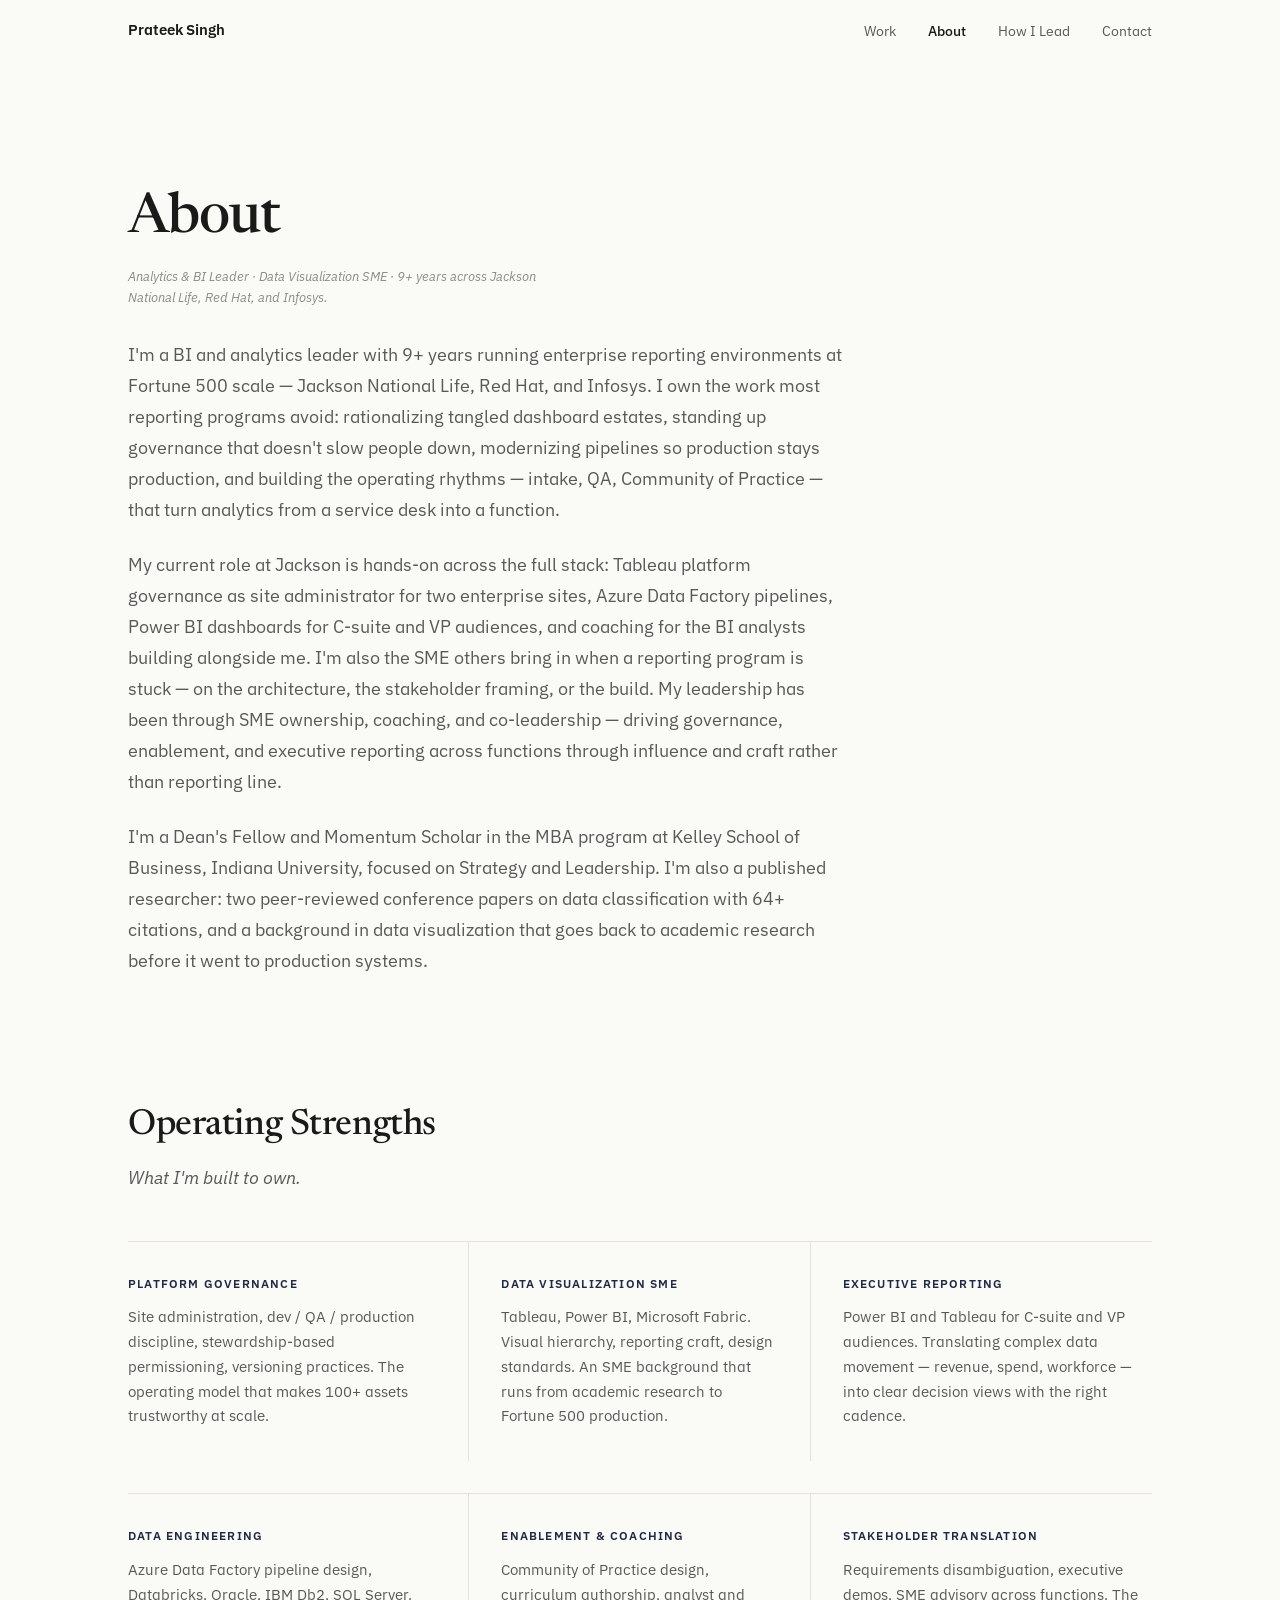
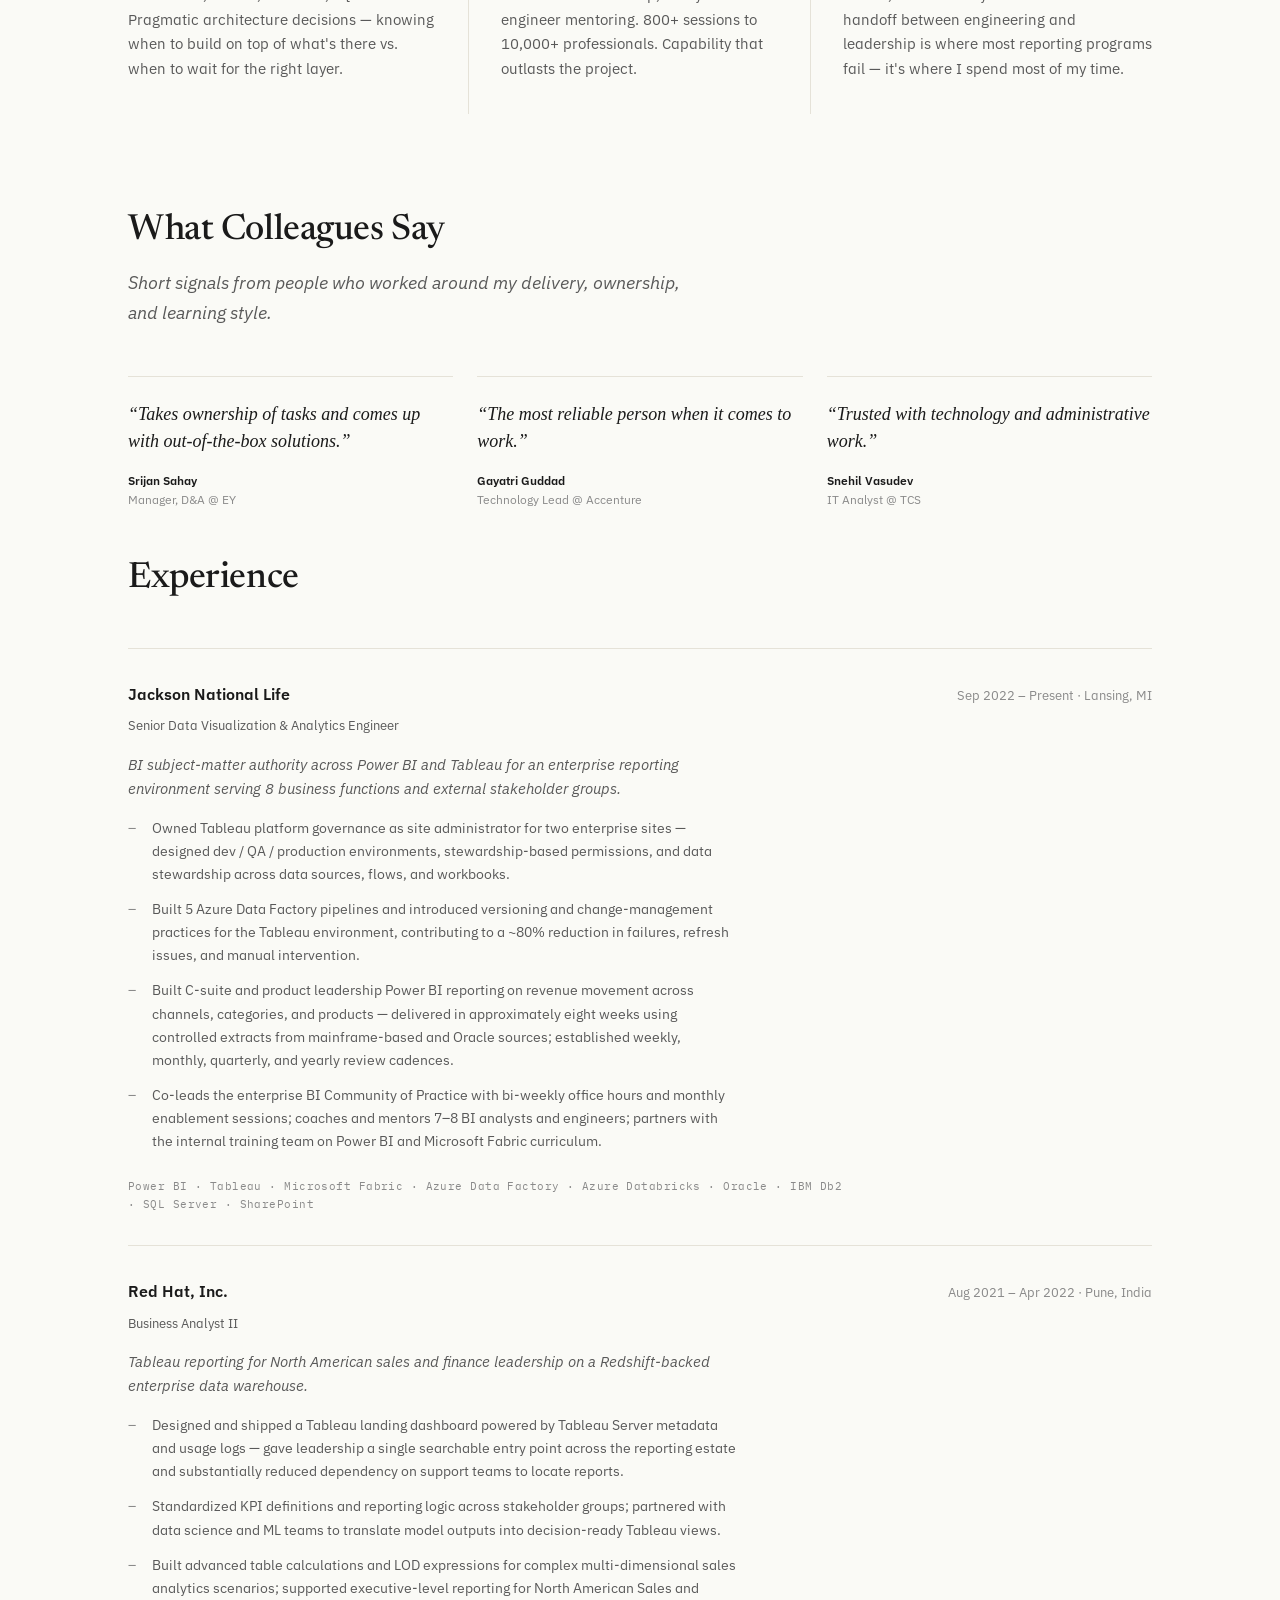
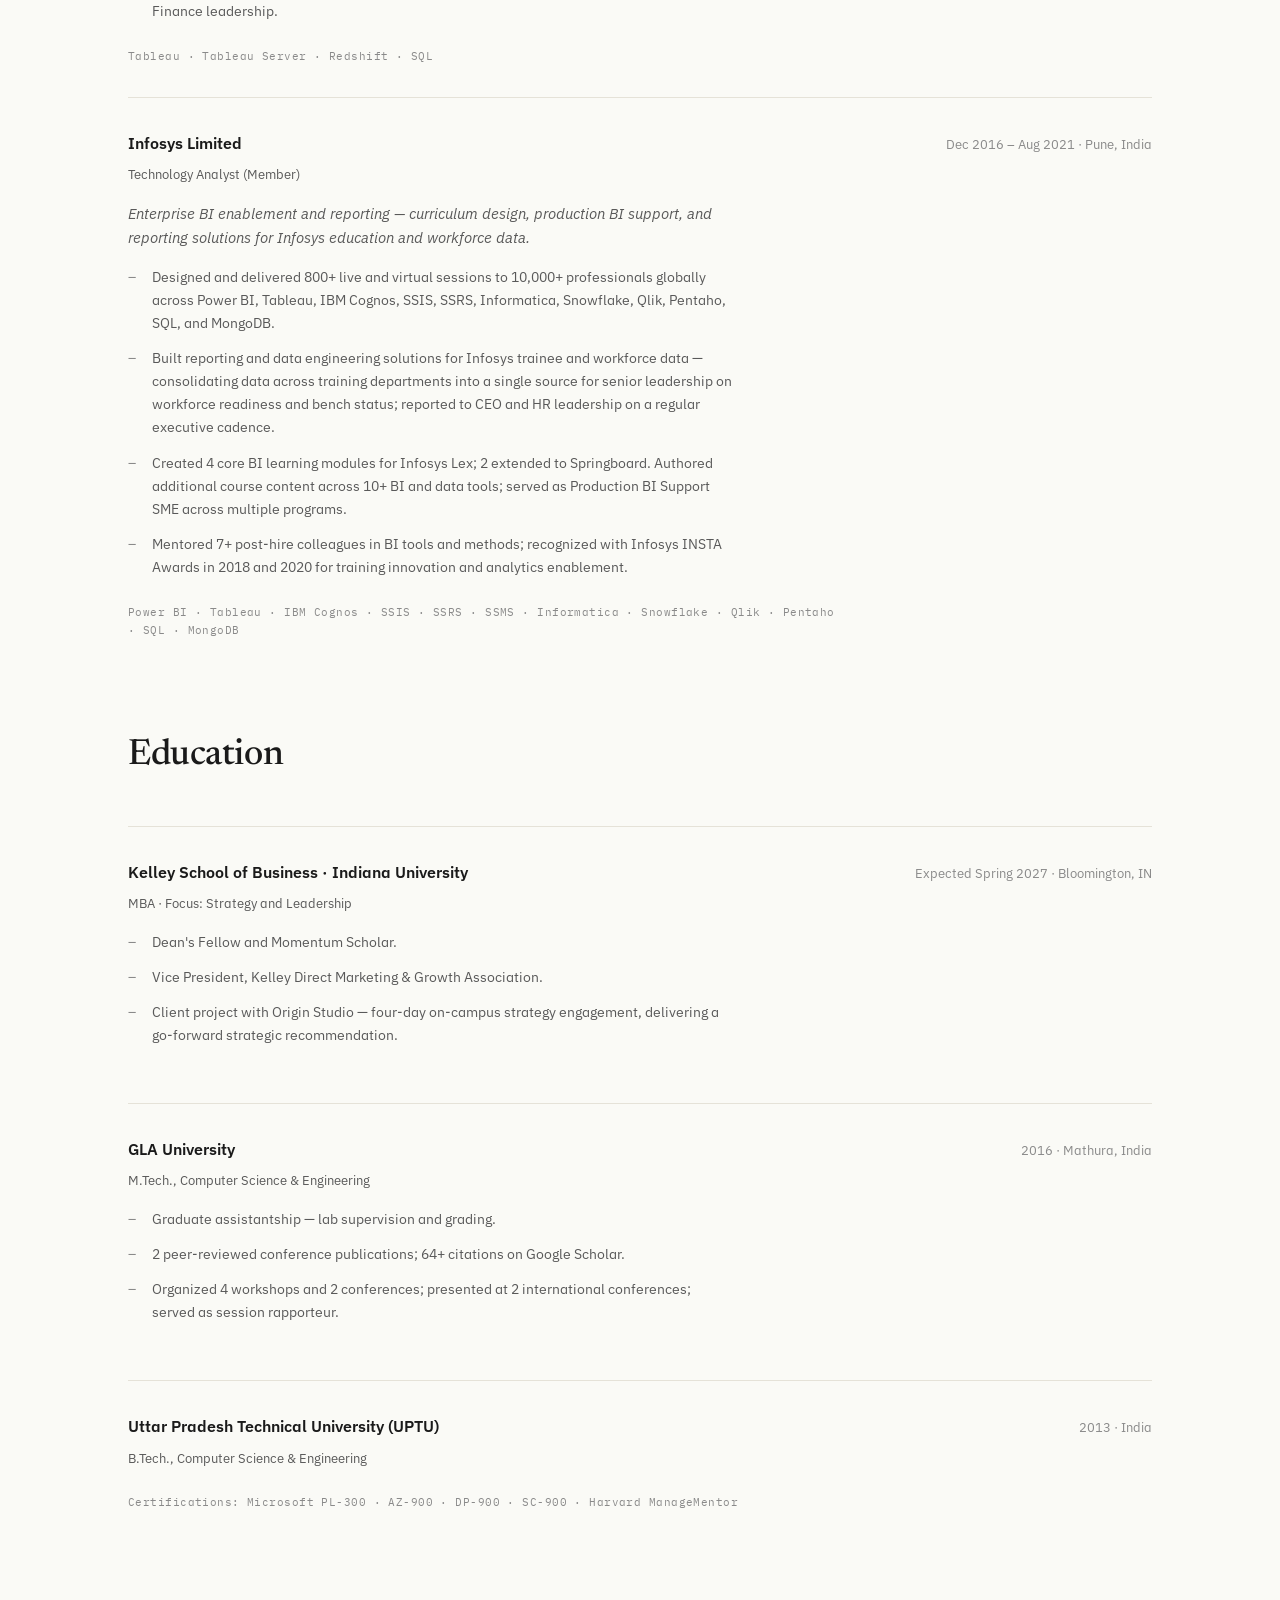
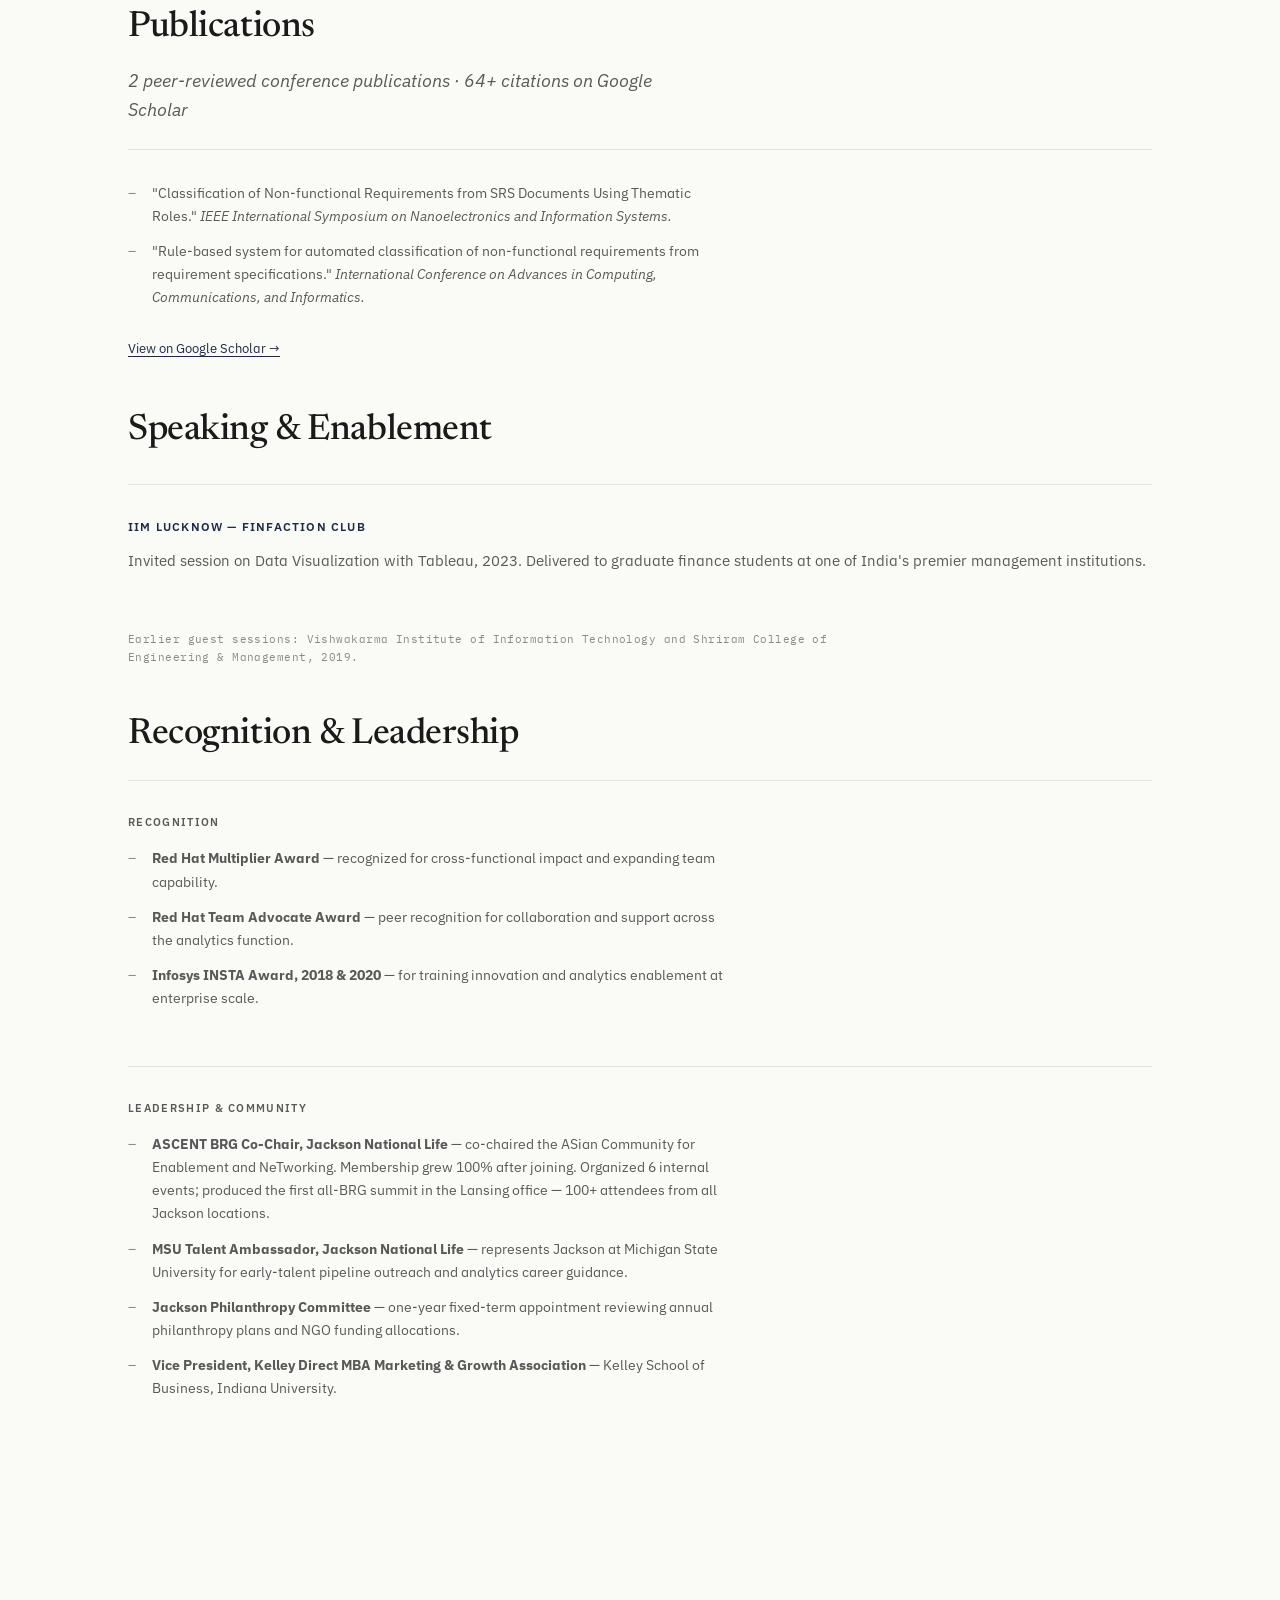
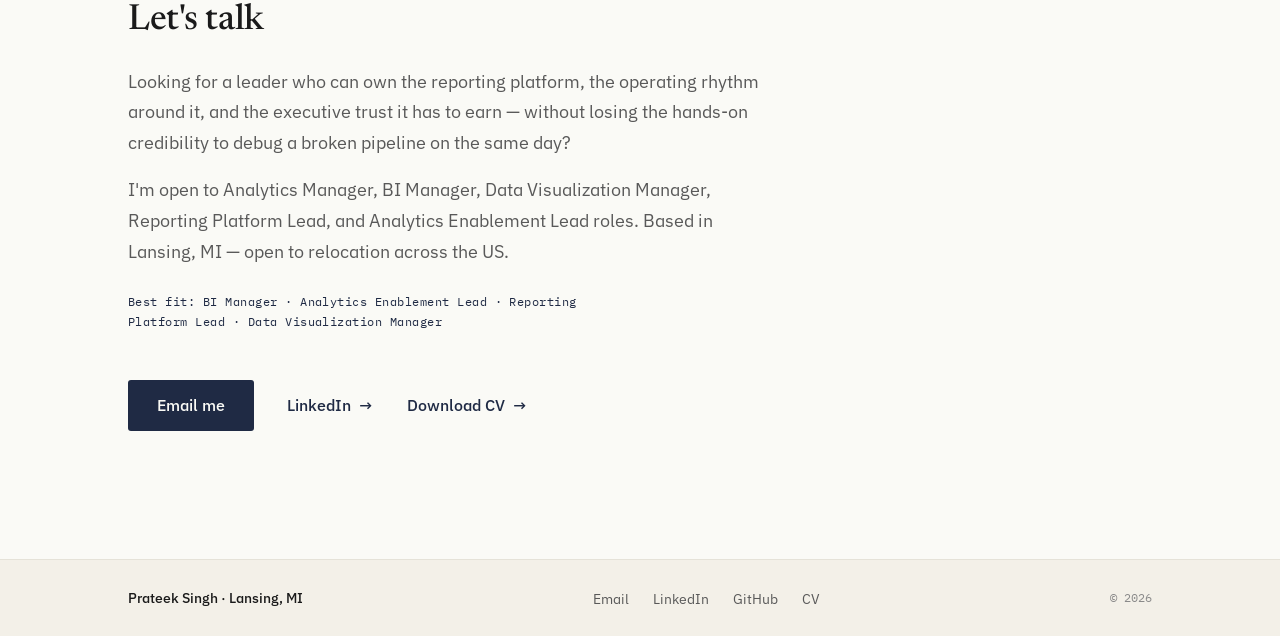
==== commit 42736ef1: "update and changes" ====
--- a/about/index.html
+++ b/about/index.html
@@ -117,6 +117,38 @@
 
 
     <!-- ============================================================
+         Recommendations
+         ============================================================ -->
+    <section class="section section--tight" aria-labelledby="quotes-heading">
+      <div class="container">
+
+        <h2 id="quotes-heading">What Colleagues Say</h2>
+        <p class="section-intro">Short signals from people who worked around my delivery, ownership, and learning style.</p>
+
+        <div class="quote-grid">
+
+          <article class="quote-card">
+            <p class="quote-copy">“Takes ownership of tasks and comes up with out-of-the-box solutions.”</p>
+            <p class="quote-source"><strong>Srijan Sahay</strong><br>Manager, D&amp;A @ EY</p>
+          </article>
+
+          <article class="quote-card">
+            <p class="quote-copy">“The most reliable person when it comes to work.”</p>
+            <p class="quote-source"><strong>Gayatri Guddad</strong><br>Technology Lead @ Accenture</p>
+          </article>
+
+          <article class="quote-card">
+            <p class="quote-copy">“Trusted with technology and administrative work.”</p>
+            <p class="quote-source"><strong>Snehil Vasudev</strong><br>IT Analyst @ TCS</p>
+          </article>
+
+        </div>
+
+      </div>
+    </section>
+
+
+    <!-- ============================================================
          Experience — Full Bullets
          ============================================================ -->
     <section class="section" aria-labelledby="exp-heading">
@@ -323,6 +355,7 @@
         <div class="contact-body">
           <p>Looking for a leader who can own the reporting platform, the operating rhythm around it, and the executive trust it has to earn — without losing the hands-on credibility to debug a broken pipeline on the same day?</p>
           <p>I'm open to Analytics Manager, BI Manager, Data Visualization Manager, Reporting Platform Lead, and Analytics Enablement Lead roles. Based in Lansing, MI — open to relocation across the US.</p>
+          <p class="best-fit">Best fit: BI Manager · Analytics Enablement Lead · Reporting Platform Lead · Data Visualization Manager</p>
         </div>
 
         <div class="cta-group" style="margin-top: var(--s-7);">
--- a/styles/components.css
+++ b/styles/components.css
@@ -178,6 +178,29 @@
 /* ============================================================
    Hero
    ============================================================ */
+.hero-grid {
+  display: grid;
+  grid-template-columns: minmax(0, 1fr) minmax(220px, 320px);
+  gap: var(--s-8);
+  align-items: center;
+}
+
+.hero-copy {
+  min-width: 0;
+}
+
+.hero-kicker {
+  font-family: var(--mono);
+  font-size: 12px;
+  font-weight: 500;
+  letter-spacing: 0.08em;
+  line-height: 1.4;
+  text-transform: uppercase;
+  color: var(--accent);
+  margin-bottom: var(--s-4);
+  max-width: none;
+}
+
 .hero-title {
   max-width: 18ch;
 }
@@ -206,6 +229,76 @@
   color: var(--ink-faint);
   margin-top: var(--s-5);
   max-width: 56ch;
+}
+
+.hero-portrait {
+  position: relative;
+  width: 100%;
+  max-width: 320px;
+  aspect-ratio: 1;
+  justify-self: end;
+  margin: 0;
+  overflow: hidden;
+  border: 1px solid var(--rule);
+  border-radius: 50%;
+  background: var(--paper-warm);
+  box-shadow: var(--shadow-2);
+}
+
+.hero-portrait::after {
+  content: "";
+  position: absolute;
+  inset: 0;
+  border: 8px solid var(--paper);
+  border-radius: 50%;
+  pointer-events: none;
+}
+
+.hero-portrait img {
+  width: 100%;
+  height: 100%;
+  object-fit: cover;
+  object-position: center;
+}
+
+.portrait-fallback {
+  display: none;
+  position: absolute;
+  inset: 8px;
+  align-items: center;
+  justify-content: center;
+  border-radius: 50%;
+  border: 1px solid var(--rule);
+  font-family: var(--serif);
+  font-size: clamp(72px, 12vw, 104px);
+  font-weight: 500;
+  line-height: 1;
+  color: var(--accent);
+  background:
+    linear-gradient(135deg, rgba(47, 93, 140, 0.08), rgba(42, 140, 130, 0.12)),
+    var(--paper-warm);
+}
+
+.hero-portrait.is-missing .portrait-fallback {
+  display: flex;
+}
+
+@media (max-width: 900px) {
+  .hero-grid {
+    grid-template-columns: 1fr;
+    gap: var(--s-6);
+  }
+
+  .hero-portrait {
+    justify-self: start;
+    max-width: 280px;
+  }
+}
+
+@media (max-width: 540px) {
+  .hero-portrait {
+    max-width: 220px;
+  }
 }
 
 /* ============================================================
@@ -436,6 +529,7 @@
 .case-card--amber { border-top: 3px solid var(--viz-amber); }
 .case-card--plum  { border-top: 3px solid var(--viz-plum); }
 .case-card--green { border-top: 3px solid var(--viz-green); }
+.case-card--accent { border-top: 3px solid var(--accent); }
 
 /* Category badge dot color variants */
 .dot--blue  { background: var(--viz-blue); }
@@ -443,6 +537,7 @@
 .dot--amber { background: var(--viz-amber); }
 .dot--plum  { background: var(--viz-plum); }
 .dot--green { background: var(--viz-green); }
+.dot--accent { background: var(--accent); }
 
 /* Metric anchor number: subtle semantic tint on the large stat */
 .metric--green .anchor { color: var(--viz-green); }
@@ -515,6 +610,16 @@
   border-bottom: 1px solid var(--rule);
 }
 
+.about-preview + .section {
+  padding-top: var(--s-9);
+}
+
+@media (max-width: 720px) {
+  .about-preview + .section {
+    padding-top: var(--s-7);
+  }
+}
+
 .about-body {
   font-family: var(--sans);
   font-size: clamp(16px, 1.7vw, 18px);
@@ -573,6 +678,48 @@
   line-height: 1.65;
   color: var(--ink-muted);
   max-width: none;
+}
+
+/* ============================================================
+   Recommendations — compact social proof for About
+   ============================================================ */
+.quote-grid {
+  display: grid;
+  grid-template-columns: repeat(3, 1fr);
+  gap: var(--s-5);
+  margin-top: var(--s-7);
+}
+
+.quote-card {
+  border-top: 1px solid var(--rule);
+  padding-top: var(--s-5);
+}
+
+.quote-copy {
+  font-family: var(--serif);
+  font-size: 18px;
+  font-style: italic;
+  line-height: 1.55;
+  color: var(--ink);
+  max-width: none;
+}
+
+.quote-source {
+  font-family: var(--sans);
+  font-size: 12px;
+  line-height: 1.55;
+  color: var(--ink-faint);
+  margin-top: var(--s-4);
+  max-width: none;
+}
+
+.quote-source strong {
+  color: var(--ink);
+  font-weight: 600;
+}
+
+@media (max-width: 900px) {
+  .quote-grid { grid-template-columns: 1fr; }
 }
 
 @media (max-width: 900px) {
@@ -760,6 +907,16 @@
 
 .contact-body p + p { margin-top: var(--s-4); }
 
+.contact-body .best-fit {
+  font-family: var(--mono);
+  font-size: 12px;
+  line-height: 1.65;
+  letter-spacing: 0.04em;
+  color: var(--accent);
+  margin-top: var(--s-5);
+  max-width: 68ch;
+}
+
 /* ============================================================
    Site footer
    ============================================================ */
